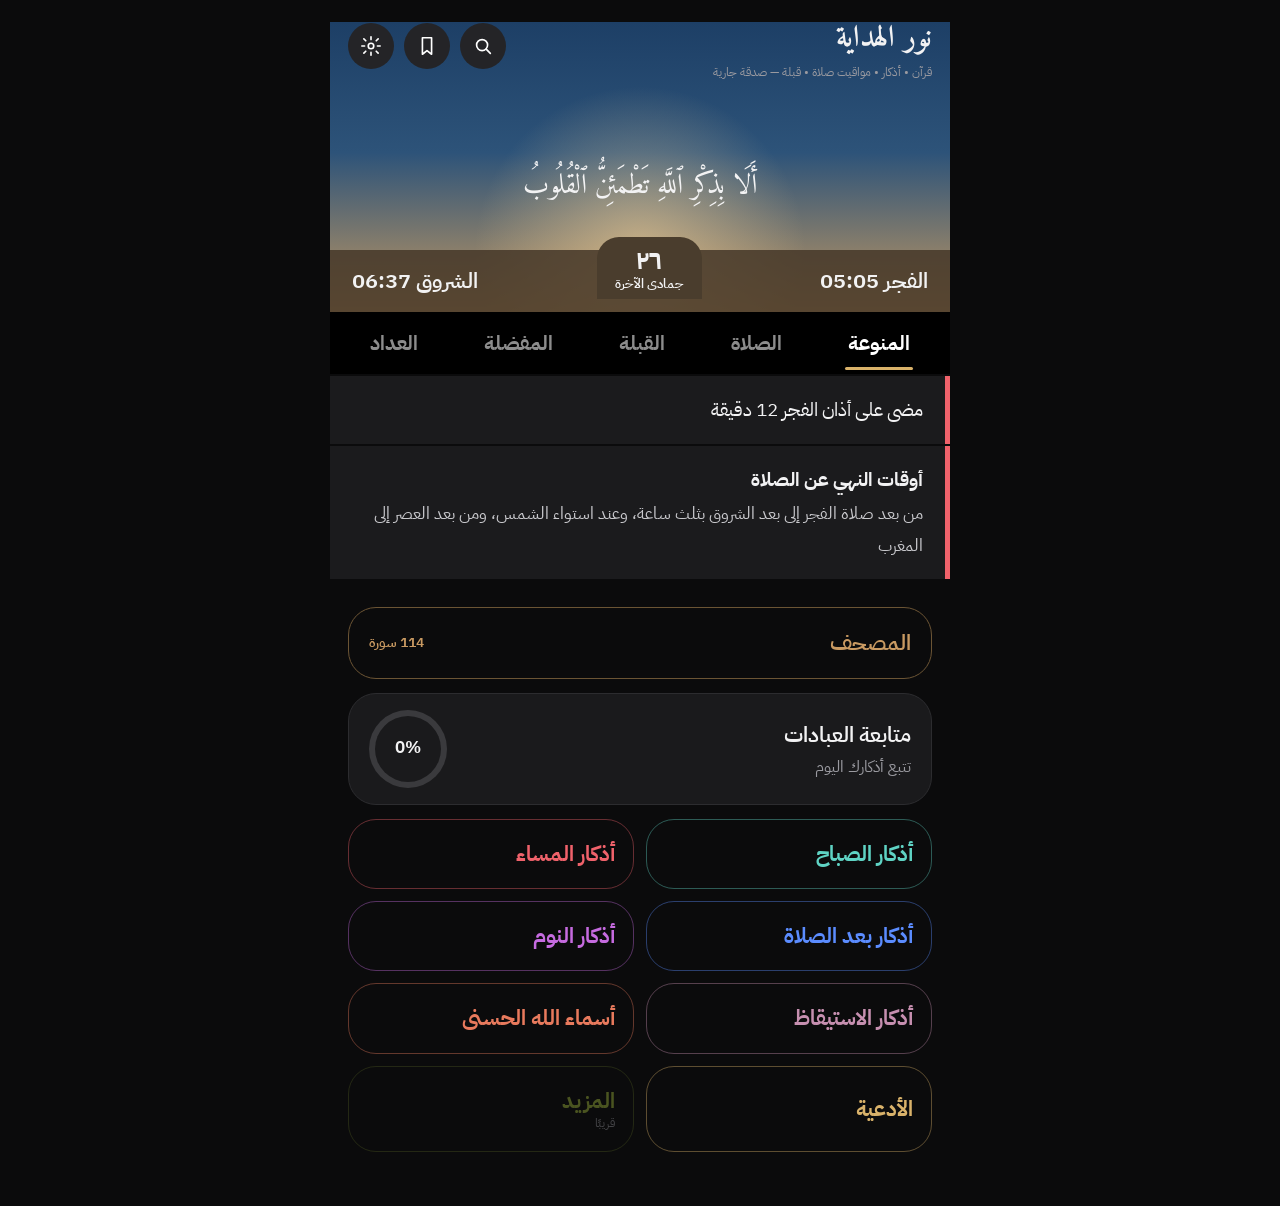
==== index.html @ 854b65bc "Rename 1-index.html to index.html" ====
<!DOCTYPE html>
<html lang="ar" dir="rtl">
<head>
<meta charset="utf-8">
<meta name="viewport" content="width=device-width, initial-scale=1, viewport-fit=cover">
<title>نور الهداية — صدقة جارية</title>
<meta name="description" content="نور الهداية — موقع إسلامي مجاني صدقة جارية: القرآن الكريم بصوت ٢٠ قارئًا، أذكار الصباح والمساء، مواقيت الصلاة، اتجاه القبلة، أسماء الله الحسنى، وعداد التسبيح.">
<meta property="og:title" content="نور الهداية — صدقة جارية">
<meta property="og:description" content="القرآن الكريم بصوت ٢٠ قارئًا، الأذكار والأدعية، مواقيت الصلاة، اتجاه القبلة، أسماء الله الحسنى — مجانًا كصدقة جارية.">
<meta property="og:type" content="website">
<link rel="stylesheet" href="https://fonts.googleapis.com/css2?family=Amiri:wght@400;700&family=IBM+Plex+Sans+Arabic:wght@400;600;700&display=swap">
<style>
:root{--bg:#0B0B0C;--card:#1A1A1C;--line:#2C2C2F;--ink:#F2F2F3;--mut:#9A9AA0;--red:#F0626B;--gold:#D9B26A;
box-sizing:border-box;padding-top:env(safe-area-inset-top,0px);padding-bottom:env(safe-area-inset-bottom,0px);color-scheme:dark}
html{scroll-padding-top:env(safe-area-inset-top,0px)}
*{box-sizing:border-box;-webkit-tap-highlight-color:transparent}
body{margin:0;background:var(--bg);color:var(--ink);font:600 17px/1.7 "IBM Plex Sans Arabic",Tahoma,sans-serif}
.view{max-width:620px;margin:0 auto;padding-bottom:40px;animation:in .35s cubic-bezier(.2,.8,.2,1)}
@keyframes in{from{opacity:0;transform:translateX(-18px)}}
[hidden]{display:none!important}
button{font:inherit;color:inherit;cursor:pointer}
.bar{display:flex;align-items:center;justify-content:space-between;padding:12px 18px}
.ib{width:46px;height:46px;border-radius:50%;border:0;background:#242427;display:grid;place-items:center;transition:transform .15s,background .2s}
.ib:active{transform:scale(.9)}.ib svg{width:22px;height:22px;fill:none;stroke:#fff;stroke-width:1.8;stroke-linecap:round;stroke-linejoin:round}
.grp{display:flex;gap:10px}
.brand{font:700 30px Amiri,serif}
.ttl{font-size:20px;display:flex;align-items:center;gap:12px}
.hero{height:290px;margin-top:-70px;padding-top:80px;background:linear-gradient(#1D3F66,#2D5379 45%,#C49A62 100%);position:relative;overflow:hidden;text-align:center}
.hero::after{content:"";position:absolute;left:50%;bottom:-120px;width:360px;height:360px;margin-left:-180px;border-radius:50%;background:radial-gradient(#FFD99A,transparent 65%);opacity:.55;animation:sun 6s ease-in-out infinite alternate}
@keyframes sun{to{transform:scale(1.15);opacity:.8}}
.ayah{font:400 28px/1.8 Amiri,serif;padding:60px 20px 0;position:relative;z-index:1}
.pt{position:absolute;inset:auto 0 0 0;height:62px;background:rgba(70,56,40,.85);display:flex;align-items:center;justify-content:space-between;padding:0 22px;z-index:1;font-size:22px}
.hj{background:#4A3D2D;border-radius:22px 22px 0 0;padding:8px 18px;line-height:1.2;margin-top:-26px;font-size:13px}.hj b{display:block;font-size:26px}
.tabs{display:flex;gap:6px;overflow-x:auto;padding:0 10px;background:#000;scrollbar-width:none}
.tabs::-webkit-scrollbar{display:none}
.tabs button{flex:1 0 auto;background:none;border:0;color:#fff;padding:14px 16px;font-size:20px;font-weight:700;opacity:.55;position:relative;transition:opacity .2s}
.tabs button[aria-selected=true]{opacity:1}
.tabs button[aria-selected=true]::after{content:"";position:absolute;inset:auto 22% 4px;height:3px;border-radius:3px;background:var(--gold);animation:in .3s}
.al{background:#1B1B1D;padding:18px 22px;margin-top:2px;border-inline-start:5px solid var(--red);margin-inline:0;font-size:19px;font-weight:400}
.al b{display:block;font-weight:700}.al small{color:#c9c9cd;font-size:17px}
.pane{padding:14px 18px;animation:in .35s}
.card{background:var(--card);border:1px solid var(--line);border-radius:28px;padding:16px 20px;margin-top:14px;display:flex;align-items:center;justify-content:space-between;width:100%;text-align:inherit}
.gold{color:#C99A62;border-color:#6b5434;background:transparent}
.ring{width:78px;height:78px;border-radius:50%;display:grid;place-items:center;background:conic-gradient(var(--gold) var(--p,0%),#3a3a3d 0)}
.ring span{width:66px;height:66px;border-radius:50%;background:var(--card);display:grid;place-items:center;font-size:17px}
.g2{display:grid;grid-template-columns:1fr 1fr;gap:12px;margin-top:14px}
.pill{border:1.5px solid color-mix(in srgb,var(--c) 40%,transparent);color:var(--c);background:transparent;border-radius:28px;padding:20px 18px;font-size:21px;font-weight:700;text-align:start;transition:transform .15s,background .2s;line-height:1.35}
.pill:active{transform:scale(.96)}.pill:hover{background:color-mix(in srgb,var(--c) 10%,transparent)}
.pill[disabled]{opacity:.4;cursor:default}.pill small{display:block;font-size:12px;font-weight:400;color:var(--mut)}
.row{display:flex;justify-content:space-between;padding:12px 4px;border-bottom:1px solid var(--line);font-size:20px}.row:last-child{border:0}.row.on{color:var(--gold)}
select,.b{font:inherit;background:#242427;color:#fff;border:0;border-radius:18px;padding:10px 16px;min-height:44px}
.b.p{background:var(--gold);color:#201a10}
.ctl{display:flex;flex-wrap:wrap;gap:8px;margin-top:12px}
.note{font-size:13px;color:var(--mut);font-weight:400;margin:10px 4px}
.sl{border:1px solid var(--line);background:var(--card);border-radius:26px;padding:12px;display:grid;grid-template-columns:auto 1fr;gap:4px 12px;text-align:start;transition:transform .15s;position:relative;min-height:96px}
.sl:active{transform:scale(.97)}
.sl i{font-style:normal;background:#242427;border-radius:12px;padding:0 14px;display:grid;place-items:center;font-size:18px;grid-row:span 2}
.sl b{font:700 25px Amiri,serif}.sl span{color:var(--mut);font-size:15px;font-weight:400}
input.s{width:100%;background:#242427;border:0;border-radius:22px;color:#fff;font:inherit;padding:12px 18px;margin:6px 0}
.rd{margin:14px 18px;border-radius:26px;padding:26px 20px;font:400 32px/2.4 Amiri,serif;text-align:center;background:var(--rb,#FCF8F3);color:var(--rt,#1b1b1b);min-height:300px;transition:background .3s,color .3s}
.zc{background:var(--card);border:1px solid var(--line);border-radius:26px;padding:18px;margin-top:14px;animation:in .4s both}
.zc.d{opacity:.5}.zt{font:400 24px/2.1 Amiri,serif}.zs{font-size:13px;color:var(--mut);font-weight:400}
.cnt{width:100%;margin-top:10px;border-radius:18px;border:0;padding:12px;background:#242427;font-size:18px}
.cc{width:230px;height:230px;border-radius:50%;margin:20px auto;display:grid;place-items:center;border:0;color:#fff;font:700 70px Amiri,serif;background:radial-gradient(circle at 30% 25%,#e6c987,#7a5d2c);transition:transform .1s;animation:br 4s ease-in-out infinite}
.cc:active{transform:scale(.93)}@keyframes br{50%{box-shadow:0 0 50px rgba(217,178,106,.4)}}
.cp{width:220px;height:220px;border-radius:50%;border:3px solid var(--gold);margin:16px auto;position:relative}
.nd{position:absolute;inset:0;transition:transform .3s}.nd::after{content:"";position:absolute;top:16px;left:50%;margin-left:-9px;border:9px solid transparent;border-bottom:78px solid var(--gold);border-top:0}
.cp::before{content:"ش";position:absolute;top:-2px;left:0;right:0;text-align:center;color:var(--mut)}
.sheet{position:fixed;inset:0;background:rgba(0,0,0,.55);z-index:9;display:flex;align-items:flex-end;animation:fade .25s}
@keyframes fade{from{opacity:0}}
.sh{background:#1C1C1E;border-radius:30px 30px 0 0;width:100%;max-width:620px;margin:0 auto;max-height:86vh;overflow:auto;padding:14px 18px calc(24px + env(safe-area-inset-bottom,0px));animation:up .35s cubic-bezier(.2,.8,.2,1)}
@keyframes up{from{transform:translateY(100%)}}
.sh h3{margin:0;font-size:20px;display:flex;justify-content:space-between;align-items:center;padding:8px 0 14px}
.th{border:2px solid transparent;border-radius:22px;height:92px;display:flex;align-items:center;justify-content:center;gap:10px;font:400 26px Amiri,serif;background:var(--rb);color:var(--rt)}
.th.on{border-color:#5ED27B}.th.au{background:#242427;color:#fff;font:700 17px "IBM Plex Sans Arabic",sans-serif}
#pb{position:fixed;inset:auto 0 0 0;z-index:8;background:#1C1C1E;border-top:1px solid var(--line);border-radius:26px 26px 0 0;padding:12px 16px calc(12px + env(safe-area-inset-bottom,0px));max-width:620px;margin:0 auto;animation:up .35s cubic-bezier(.2,.8,.2,1)}
#pb .r{display:flex;align-items:center;gap:8px;margin-top:8px}
#pb select{min-height:38px;padding:6px 10px;font-size:15px;flex:1;min-width:0}
#pb input[type=range]{flex:1;accent-color:#D9B26A}
body.pp .view{padding-bottom:230px}
button:focus-visible,select:focus-visible,input:focus-visible{outline:2px solid var(--gold);outline-offset:2px}
@media (prefers-reduced-motion:reduce){*,*::before,*::after{animation:none!important;transition:none!important}}
</style>
</head>
<body>

<div class="view" id="home">
<div class="bar" style="position:relative;z-index:3">
<div style="line-height:1.25"><span class="brand">نور الهداية</span><div style="font-size:12px;font-weight:400;color:var(--mut)">قرآن • أذكار • مواقيت صلاة • قبلة — صدقة جارية</div></div>
<div class="grp">
<button class="ib" data-go="mushaf" aria-label="بحث"><svg viewBox="0 0 24 24"><circle cx="11" cy="11" r="6"/><path d="M20 20l-4.5-4.5"/></svg></button>
<button class="ib" data-tab="fav" aria-label="المفضلة"><svg viewBox="0 0 24 24"><path d="M7 3h10v18l-5-4-5 4z"/></svg></button>
<button class="ib" id="gear" aria-label="الإعدادات"><svg viewBox="0 0 24 24"><circle cx="12" cy="12" r="3"/><path d="M12 2v3M12 19v3M4.2 4.2l2.1 2.1M17.7 17.7l2.1 2.1M2 12h3M19 12h3M4.2 19.8l2.1-2.1M17.7 6.3l2.1-2.1"/></svg></button>
</div></div>
<div class="hero"><div class="ayah" id="ay"></div>
<div class="pt"><span id="hf"></span><span class="hj" id="hj"></span><span id="hs"></span></div></div>
<div class="tabs" role="tablist" id="tabs">
<button role="tab" data-tab="misc" aria-selected="true">المنوعة</button><button role="tab" data-tab="pray" aria-selected="false">الصلاة</button><button role="tab" data-tab="qibla" aria-selected="false">القبلة</button><button role="tab" data-tab="fav" aria-selected="false">المفضلة</button><button role="tab" data-tab="count" aria-selected="false">العداد</button>
</div>
<div class="al" id="al1"></div>
<div class="al"><b>أوقات النهي عن الصلاة</b><small>من بعد صلاة الفجر إلى بعد الشروق بثلث ساعة، وعند استواء الشمس، ومن بعد العصر إلى المغرب</small></div>

<div class="pane" id="p-misc">
<button class="card gold" data-go="mushaf"><span style="font-size:22px">المصحف</span><span id="mcount" style="font-size:14px"></span></button>
<div class="card"><div><div style="font-size:22px">متابعة العبادات</div><div style="color:var(--mut);font-weight:400;font-size:16px">تتبع أذكارك اليوم</div></div><div class="ring" id="ring"><span id="rt">0%</span></div></div>
<div class="g2">
<button class="pill" style="--c:#5FD3C4" data-go="adhkar" data-k="m">أذكار الصباح</button>
<button class="pill" style="--c:#F0626B" data-go="adhkar" data-k="e">أذكار المساء</button>
<button class="pill" style="--c:#5B8CFF" data-go="adhkar" data-k="p">أذكار بعد الصلاة</button>
<button class="pill" style="--c:#C66BE0" data-go="adhkar" data-k="s">أذكار النوم</button>
<button class="pill" style="--c:#C68FB0" data-go="adhkar" data-k="w">أذكار الاستيقاظ</button>
<button class="pill" style="--c:#E87A5D" data-go="names">أسماء الله الحسنى</button>
<button class="pill" style="--c:#D9B26A" data-go="duas">الأدعية</button>
<button class="pill" style="--c:#A9C23F" disabled>المزيد<small>قريبًا</small></button>
</div></div>

<div class="pane" id="p-pray" hidden>
<div class="card" style="display:block;text-align:center"><div style="color:var(--mut);font-size:15px">الصلاة القادمة</div><div style="font:700 36px Amiri,serif;color:var(--gold)" id="nn"></div><div style="font-size:26px;font-variant-numeric:tabular-nums" id="nc"></div></div>
<div class="card" style="display:block" id="times"></div>
<div class="ctl"><select id="city" aria-label="المدينة"></select><button class="b p" id="gps">موقعي</button><select id="method" aria-label="طريقة الحساب"><option value="egy">الهيئة المصرية</option><option value="mwl">رابطة العالم الإسلامي</option><option value="umq">أم القرى</option></select></div>
<p class="note">المواقيت محسوبة فلكيًا حسب موقعك وطريقة الحساب، وقد تختلف بدقائق عن التقويم المحلي. تأكد من جهة الإفتاء في بلدك.</p></div>

<div class="pane" id="p-qibla" hidden>
<div class="card" style="display:block;text-align:center"><div style="font:700 38px Amiri,serif" id="qd">--</div>
<div class="cp"><div class="nd" id="nd"></div></div>
<button class="b p" id="comp">تفعيل البوصلة</button>
<p class="note" id="qn">الزاوية من الشمال الحقيقي حسب مدينتك المختارة في تبويب الصلاة. بوصلة الهاتف قد تتأثر بالمعادن، فعايرها بحركة رقم 8.</p></div></div>

<div class="pane" id="p-fav" hidden><div id="favl" class="g2"></div><p class="note" id="favn"></p></div>

<div class="pane" id="p-count" hidden>
<div class="ctl" style="justify-content:center"><select id="tt"><option>سبحان الله</option><option>الحمد لله</option><option>الله أكبر</option><option>لا إله إلا الله</option><option>أستغفر الله</option></select><select id="tg"><option value="33">33</option><option value="100">100</option><option value="0">بلا حد</option></select></div>
<button class="cc" id="cb">0</button>
<div class="ctl" style="justify-content:center;align-items:center"><span class="note" id="cd"></span><button class="b" id="cr">إعادة</button></div></div>
</div>

<div class="view" id="mushaf" hidden>
<div class="bar"><span class="ttl"><button class="ib" data-go="home" aria-label="رجوع"><svg viewBox="0 0 24 24"><path d="M9 5l7 7-7 7"/></svg></button>المصحف</span></div>
<div style="padding:0 18px"><button class="card gold" id="lsn" style="margin:0 0 8px"><span style="font-size:20px">استماع للقرآن</span><span style="font-size:14px">20 قارئًا</span></button><input class="s" id="sq" placeholder="ابحث عن سورة..." aria-label="بحث"><div class="g2" id="sg"></div></div></div>

<div class="view" id="reader" hidden>
<div class="bar"><span class="ttl"><button class="ib" data-go="mushaf" aria-label="رجوع"><svg viewBox="0 0 24 24"><path d="M9 5l7 7-7 7"/></svg></button><span id="rn"></span></span>
<div class="grp"><button class="ib" id="pl" aria-label="استماع"><svg viewBox="0 0 24 24"><path d="M8 5v14l11-7z"/></svg></button><button class="ib" id="bm" aria-label="حفظ"><svg viewBox="0 0 24 24"><path d="M7 3h10v18l-5-4-5 4z"/></svg></button><button class="ib" id="gear2" aria-label="الإعدادات"><svg viewBox="0 0 24 24"><circle cx="12" cy="12" r="3"/><path d="M12 2v3M12 19v3M4.2 4.2l2.1 2.1M17.7 17.7l2.1 2.1M2 12h3M19 12h3M4.2 19.8l2.1-2.1M17.7 6.3l2.1-2.1"/></svg></button></div></div>
<div class="rd" id="rb"></div><p class="note" style="margin:0 24px" id="rnote"></p></div>

<div class="view" id="adhkar" hidden>
<div class="bar"><span class="ttl"><button class="ib" data-go="home" aria-label="رجوع"><svg viewBox="0 0 24 24"><path d="M9 5l7 7-7 7"/></svg></button><span id="an"></span></span></div>
<div style="padding:0 18px" id="al"></div><p class="note" style="margin:10px 24px">مجموعة مختارة من الصحيح الثابت. المكتبة الكاملة تُضاف بعد مراجعة تخريجها.</p></div>

<div id="pb" hidden>
<div style="display:flex;justify-content:space-between;align-items:center"><b id="ptl"></b><button class="ib" id="px" aria-label="إغلاق" style="width:36px;height:36px"><svg viewBox="0 0 24 24"><path d="M6 6l12 12M18 6L6 18"/></svg></button></div>
<div class="zs" id="pm"></div>
<div class="r"><select id="rs" aria-label="القارئ"></select><select id="sp" aria-label="السرعة"><option value="0.75">0.75x</option><option value="1" selected>1x</option><option value="1.25">1.25x</option><option value="1.5">1.5x</option></select></div>
<div class="r"><input type="range" id="sk" min="0" max="1000" value="0" aria-label="التقدم"></div>
<div class="r" style="justify-content:center;gap:12px"><button class="b" id="pv">السابقة</button><button class="ib" id="ppl" aria-label="تشغيل" style="width:58px;height:58px;background:#D9B26A;color:#201a10;font-size:20px">▶</button><button class="b" id="pn">التالية</button><label class="zs"><input type="checkbox" id="rp"> تكرار</label></div></div>

<div class="view" id="names" hidden>
<div class="bar"><span class="ttl"><button class="ib" data-go="home" aria-label="رجوع"><svg viewBox="0 0 24 24"><path d="M9 5l7 7-7 7"/></svg></button>أسماء الله الحسنى</span></div>
<div style="padding:0 18px" class="g2" id="ng"></div></div>

<div class="view" id="duas" hidden>
<div class="bar"><span class="ttl"><button class="ib" data-go="home" aria-label="رجوع"><svg viewBox="0 0 24 24"><path d="M9 5l7 7-7 7"/></svg></button>الأدعية</span></div>
<div style="padding:0 18px"><select id="dc" aria-label="القسم" style="width:100%"></select><div id="dl"></div><p class="note">مجموعة مختارة من القرآن ومن الصحيح الثابت في السنة، مع المصدر.</p></div></div>

<div class="sheet" id="sheet" hidden><div class="sh">
<h3>إعدادات المصحف<button class="ib" id="sx" aria-label="إغلاق"><svg viewBox="0 0 24 24"><path d="M6 6l12 12M18 6L6 18"/></svg></button></h3>
<div style="margin-bottom:6px">ألوان القراءة</div><div class="g2" id="themes"></div>
<div style="margin:18px 0 4px">حجم الخط</div><input type="range" id="fsz" min="22" max="50" style="width:100%;accent-color:#D9B26A"></div></div>

<script>
const $=s=>document.querySelector(s),$$=s=>[...document.querySelectorAll(s)],rad=Math.PI/180;
const store={get(k,d){try{const v=localStorage.getItem("noor:"+k);return v===null?d:JSON.parse(v)}catch(e){return d}},set(k,v){try{localStorage.setItem("noor:"+k,JSON.stringify(v))}catch(e){}}};
const day=()=>new Date().toDateString();

/* التنقل */
let cur="home";
function go(v,k){
  $$(".view").forEach(x=>x.hidden=x.id!==v);cur=v;scrollTo(0,0);
  if(v==="adhkar")openAdhkar(k);
}
document.addEventListener("click",e=>{
  const g=e.target.closest("[data-go]");if(g){go(g.dataset.go,g.dataset.k);return}
  const t=e.target.closest("[data-tab]");if(t){tab(t.dataset.tab)}
});
function tab(n){
  go("home");$$("#tabs button").forEach(b=>b.setAttribute("aria-selected",b.dataset.tab===n));
  $$(".pane").forEach(p=>p.hidden=p.id!=="p-"+n);if(n==="fav")favs();
}

/* المواقيت */
const CITIES={"القاهرة":[30.0444,31.2357,"Africa/Cairo"],"الجيزة":[30.0131,31.2089,"Africa/Cairo"],"الإسكندرية":[31.2001,29.9187,"Africa/Cairo"],"أسوان":[24.0889,32.8998,"Africa/Cairo"],"مكة المكرمة":[21.3891,39.8579,"Asia/Riyadh"],"المدينة المنورة":[24.4672,39.6111,"Asia/Riyadh"],"الرياض":[24.7136,46.6753,"Asia/Riyadh"],"دبي":[25.2048,55.2708,"Asia/Dubai"]};
const MT={egy:[19.5,17.5,0],mwl:[18,17,0],umq:[18.5,0,90]};
const NM={fajr:"الفجر",sunrise:"الشروق",dhuhr:"الظهر",asr:"العصر",maghrib:"المغرب",isha:"العشاء"};
let loc=store.get("loc",null)||{n:"الجيزة",lat:30.0131,lon:31.2089,tz:"Africa/Cairo"},method=store.get("method","egy");
const cs=$("#city");Object.keys(CITIES).forEach(c=>cs.add(new Option(c,c)));cs.add(new Option("موقعي الحالي","gps"));cs.value=loc.n in CITIES?loc.n:"gps";$("#method").value=method;
function calc(y,m,d,lat,lon,mt){
  const D=(Date.UTC(y,m,d,12)-Date.UTC(2000,0,1,12))/864e5,g=(357.529+.98560028*D)%360,q=(280.459+.98564736*D)%360;
  const L=q+1.915*Math.sin(g*rad)+.02*Math.sin(2*g*rad),e=23.439-3.6e-7*D;
  const ra=(Math.atan2(Math.cos(e*rad)*Math.sin(L*rad),Math.cos(L*rad))/rad/15+24)%24,dec=Math.asin(Math.sin(e*rad)*Math.sin(L*rad));
  let eq=q/15-ra;eq=((eq+12)%24+24)%24-12;const noon=12-lon/15-eq;
  const ha=a=>{const c=(Math.sin(a*rad)-Math.sin(lat*rad)*Math.sin(dec))/(Math.cos(lat*rad)*Math.cos(dec));return Math.acos(Math.max(-1,Math.min(1,c)))/rad/15};
  const asr=Math.atan(1/(1+Math.tan(Math.abs(lat*rad-dec))))/rad,B=Date.UTC(y,m,d),T=h=>B+h*36e5,[fa,ia,im]=mt,mg=noon+ha(-.833);
  return{fajr:T(noon-ha(-fa)),sunrise:T(noon-ha(-.833)),dhuhr:T(noon+.0333),asr:T(noon+ha(asr)),maghrib:T(mg),isha:T(im?mg+im/60:noon+ha(-ia))};
}
function ymd(ms,tz){const p=new Intl.DateTimeFormat("en-CA",{timeZone:tz,year:"numeric",month:"2-digit",day:"2-digit"}).format(ms).split("-");return[+p[0],p[1]-1,+p[2]]}
const AY=["أَلَا بِذِكْرِ ٱللَّهِ تَطْمَئِنُّ ٱلْقُلُوبُ","إِنَّ مَعَ ٱلْعُسْرِ يُسْرًا","فَٱذْكُرُونِىٓ أَذْكُرْكُمْ"];
let nt=0;
function render(){
  const now=Date.now(),[y,m,d]=ymd(now,loc.tz),mt=MT[method],T=calc(y,m,d,loc.lat,loc.lon,mt),T2=calc(y,m,d+1,loc.lat,loc.lon,mt);
  const f=new Intl.DateTimeFormat("en-GB",{timeZone:loc.tz,hour:"2-digit",minute:"2-digit",hour12:false});
  const keys=Object.keys(NM);let nx=keys.filter(k=>k!=="sunrise").find(k=>T[k]>now);nt=nx?T[nx]:T2.fajr;nx=nx||"fajr";
  $("#times").innerHTML=keys.map(k=>`<div class="row${k===nx?" on":""}"><span>${NM[k]}</span><span>${f.format(T[k])}</span></div>`).join("");
  $("#nn").textContent=NM[nx];$("#hf").textContent="الفجر "+f.format(T.fajr);$("#hs").textContent="الشروق "+f.format(T.sunrise);
  const hd=n=>new Intl.DateTimeFormat("ar-SA-u-ca-islamic-umalqura",{timeZone:loc.tz,...n}).format(now);
  $("#hj").innerHTML=`<b>${hd({day:"numeric"})}</b>${hd({month:"long"})}`;
  const past=["fajr","dhuhr","asr","maghrib","isha"].filter(k=>T[k]<=now).pop();
  $("#al1").innerHTML=past?`مضى على أذان ${NM[past]} ${Math.floor((now-T[past])/6e4)} دقيقة`:`باقي على أذان الفجر ${Math.ceil((T.fajr-now)/6e4)} دقيقة`;
  $("#ay").textContent=AY[new Date().getDate()%AY.length];tick();prog();
}
function tick(){const s=Math.max(0,Math.floor((nt-Date.now())/1e3)),p=n=>String(n).padStart(2,"0");$("#nc").textContent=`${p(s/3600|0)}:${p(s%3600/60|0)}:${p(s%60)}`;if(!s)setTimeout(render,1200)}
setInterval(tick,1e3);
cs.onchange=()=>{if(cs.value==="gps"){$("#gps").click();return}const c=CITIES[cs.value];loc={n:cs.value,lat:c[0],lon:c[1],tz:c[2]};store.set("loc",loc);render();qibla()};
$("#method").onchange=e=>{method=e.target.value;store.set("method",method);render()};
$("#gps").onclick=()=>{if(!navigator.geolocation){alert("المتصفح لا يدعم تحديد الموقع");return}
  navigator.geolocation.getCurrentPosition(p=>{loc={n:"موقعي",lat:p.coords.latitude,lon:p.coords.longitude,tz:Intl.DateTimeFormat().resolvedOptions().timeZone};store.set("loc",loc);cs.value="gps";render();qibla()},()=>alert("لم نستطع تحديد موقعك. اختر مدينتك من القائمة."),{timeout:1e4})};

/* القبلة */
let qdeg=0,hd=null;
function qibla(){const a=loc.lat*rad,b=21.4225*rad,dl=(39.8262-loc.lon)*rad;qdeg=(Math.atan2(Math.sin(dl)*Math.cos(b),Math.cos(a)*Math.sin(b)-Math.sin(a)*Math.cos(b)*Math.cos(dl))/rad+360)%360;$("#qd").textContent=Math.round(qdeg)+"°";spin()}
function spin(){$("#nd").style.transform=`rotate(${hd===null?qdeg:qdeg-hd}deg)`}
$("#comp").onclick=async()=>{try{
  if(window.DeviceOrientationEvent&&DeviceOrientationEvent.requestPermission&&await DeviceOrientationEvent.requestPermission()!=="granted")throw 0;
  const h=e=>{const v=e.webkitCompassHeading??(e.alpha!=null?360-e.alpha:null);if(v!=null){hd=v;spin()}};
  addEventListener("deviceorientationabsolute",h,true);addEventListener("deviceorientation",h,true);$("#qn").textContent="حرّك الهاتف أفقيًا حتى يشير السهم لأعلى."}
  catch(e){$("#qn").textContent="البوصلة غير متاحة أو لم تُمنح الإذن. السهم يوضح الزاوية من الشمال فقط."}};

/* المصحف */
const SN="الفاتحة,البقرة,آل عمران,النساء,المائدة,الأنعام,الأعراف,الأنفال,التوبة,يونس,هود,يوسف,الرعد,إبراهيم,الحجر,النحل,الإسراء,الكهف,مريم,طه,الأنبياء,الحج,المؤمنون,النور,الفرقان,الشعراء,النمل,القصص,العنكبوت,الروم,لقمان,السجدة,الأحزاب,سبأ,فاطر,يس,الصافات,ص,الزمر,غافر,فصلت,الشورى,الزخرف,الدخان,الجاثية,الأحقاف,محمد,الفتح,الحجرات,ق,الذاريات,الطور,النجم,القمر,الرحمن,الواقعة,الحديد,المجادلة,الحشر,الممتحنة,الصف,الجمعة,المنافقون,التغابن,الطلاق,التحريم,الملك,القلم,الحاقة,المعارج,نوح,الجن,المزمل,المدثر,القيامة,الإنسان,المرسلات,النبأ,النازعات,عبس,التكوير,الانفطار,المطففين,الانشقاق,البروج,الطارق,الأعلى,الغاشية,الفجر,البلد,الشمس,الليل,الضحى,الشرح,التين,العلق,القدر,البينة,الزلزلة,العاديات,القارعة,التكاثر,العصر,الهمزة,الفيل,قريش,الماعون,الكوثر,الكافرون,النصر,المسد,الإخلاص,الفلق,الناس".split(",");
const AC=[7,286,200,176,120,165,206,75,129,109,123,111,43,52,99,128,111,110,98,135,112,78,118,64,77,227,93,88,69,60,34,30,73,54,45,83,182,88,75,85,54,53,89,59,37,35,38,29,18,45,60,49,62,55,78,96,29,22,24,13,14,11,11,18,12,12,30,52,52,44,28,28,20,56,40,31,50,40,46,42,29,19,36,25,22,17,19,26,30,20,15,21,11,8,8,19,5,8,8,11,11,8,3,9,5,4,7,3,6,3,5,4,5,6];
const TX={1:"بِسْمِ ٱللَّهِ ٱلرَّحْمَٰنِ ٱلرَّحِيمِ ﴿١﴾ ٱلْحَمْدُ لِلَّهِ رَبِّ ٱلْعَٰلَمِينَ ﴿٢﴾ ٱلرَّحْمَٰنِ ٱلرَّحِيمِ ﴿٣﴾ مَٰلِكِ يَوْمِ ٱلدِّينِ ﴿٤﴾ إِيَّاكَ نَعْبُدُ وَإِيَّاكَ نَسْتَعِينُ ﴿٥﴾ ٱهْدِنَا ٱلصِّرَٰطَ ٱلْمُسْتَقِيمَ ﴿٦﴾ صِرَٰطَ ٱلَّذِينَ أَنْعَمْتَ عَلَيْهِمْ غَيْرِ ٱلْمَغْضُوبِ عَلَيْهِمْ وَلَا ٱلضَّآلِّينَ ﴿٧﴾",
112:"قُلْ هُوَ ٱللَّهُ أَحَدٌ ﴿١﴾ ٱللَّهُ ٱلصَّمَدُ ﴿٢﴾ لَمْ يَلِدْ وَلَمْ يُولَدْ ﴿٣﴾ وَلَمْ يَكُن لَّهُۥ كُفُوًا أَحَدٌۢ ﴿٤﴾",
113:"قُلْ أَعُوذُ بِرَبِّ ٱلْفَلَقِ ﴿١﴾ مِن شَرِّ مَا خَلَقَ ﴿٢﴾ وَمِن شَرِّ غَاسِقٍ إِذَا وَقَبَ ﴿٣﴾ وَمِن شَرِّ ٱلنَّفَّٰثَٰتِ فِى ٱلْعُقَدِ ﴿٤﴾ وَمِن شَرِّ حَاسِدٍ إِذَا حَسَدَ ﴿٥﴾",
114:"قُلْ أَعُوذُ بِرَبِّ ٱلنَّاسِ ﴿١﴾ مَلِكِ ٱلنَّاسِ ﴿٢﴾ إِلَٰهِ ٱلنَّاسِ ﴿٣﴾ مِن شَرِّ ٱلْوَسْوَاسِ ٱلْخَنَّاسِ ﴿٤﴾ ٱلَّذِى يُوَسْوِسُ فِى صُدُورِ ٱلنَّاسِ ﴿٥﴾ مِنَ ٱلْجِنَّةِ وَٱلنَّاسِ ﴿٦﴾"};
$("#mcount").textContent="114 سورة";
function list(q=""){$("#sg").innerHTML=SN.map((n,i)=>[i,n]).filter(x=>x[1].includes(q.trim())).map(([i,n])=>`<button class="sl" data-s="${i+1}"><i>${i+1}</i><b>سورة ${n}</b><span>آياتها: ${AC[i]}</span></button>`).join("")||'<p class="note">لا توجد نتيجة</p>'}
$("#sq").oninput=e=>list(e.target.value);list();
let sura=1;
$("#sg").onclick=e=>{const b=e.target.closest("[data-s]");if(b)read(+b.dataset.s)};
function read(n){sura=n;store.set("last",n);$("#rn").textContent="سورة "+SN[n-1];loadSura(n);
  $("#rb").textContent=TX[n]||"";$("#rnote").textContent=TX[n]?"":"";
  if(!TX[n]){$("#rb").innerHTML='<span style="font:600 18px/1.9 \'IBM Plex Sans Arabic\',sans-serif">جارٍ تحميل النص...</span>'}
  bmk();go("reader")}
const dig=n=>String(n).replace(/\d/g,d=>"٠١٢٣٤٥٦٧٨٩"[d]);
async function load(n){
  const c=store.get("q"+n,null);if(c)return c;
  const r=await fetch("https://api.alquran.cloud/v1/surah/"+n+"/quran-uthmani");if(!r.ok)throw 0;
  const a=(await r.json()).data.ayahs;if(a.length!==AC[n-1])throw 0;
  const t=a.map((x,i)=>{let s=x.text;if(i===0&&n!==1&&n!==9){const w=s.split(" ");if(w[0].startsWith("بِسْمِ"))s=w.slice(4).join(" ")}return s+" ﴿"+dig(x.numberInSurah)+"﴾"}).join(" ");
  const h=(n!==1&&n!==9?'<div style="font-size:.8em;margin-bottom:8px">بِسْمِ ٱللَّهِ ٱلرَّحْمَٰنِ ٱلرَّحِيمِ</div>':"")+t;store.set("q"+n,h);return h}
async function loadSura(n){try{const h=await load(n);if(sura===n)$("#rb").innerHTML=h}catch(e){if(sura===n&&!TX[n])$("#rb").innerHTML='<span style="font:600 18px/1.9 \'IBM Plex Sans Arabic\',sans-serif">تعذر تحميل نص السورة. تأكد من اتصالك بالإنترنت ثم أعد فتح السورة.</span>'}}
function bmk(){const s=store.get("bm",[]).includes(sura);$("#bm").style.background=s?"#D9B26A":"#242427";$("#bm svg").style.stroke=s?"#201a10":"#fff"}
$("#bm").onclick=()=>{let b=store.get("bm",[]);b=b.includes(sura)?b.filter(x=>x!==sura):[...b,sura];store.set("bm",b);bmk()};
function favs(){const b=store.get("bm",[]);$("#favl").innerHTML=b.map(n=>`<button class="sl" data-s="${n}"><i>${n}</i><b>سورة ${SN[n-1]}</b><span>آياتها: ${AC[n-1]}</span></button>`).join("");$("#favn").textContent=b.length?"":"لا توجد سور محفوظة. افتح سورة واضغط على علامة الحفظ."}
$("#favl").onclick=$("#sg").onclick;

/* إعدادات القراءة */
const TH=[["تلقائي",null,null],["","#FCF8F3","#1b1b1b"],["","#FFFFFF","#111111"],["","#E6EDF7","#13233a"],["","#10162A","#E9ECF5"],["","#EEF2DC","#1f2a1c"],["","#4A4A4C","#F2F2F2"],["","#1A211C","#E6EFD9"],["","#000000","#EEEEEE"]];
let th=store.get("th",1),fz=store.get("fz",32);
function applyTh(){const t=TH[th];const r=document.documentElement.style;r.setProperty("--rb",t[1]||"#1A1A1C");r.setProperty("--rt",t[2]||"#F2F2F3");$("#rb").style.fontSize=fz+"px";
  $("#themes").innerHTML=TH.map((t,i)=>i?`<button class="th${i===th?" on":""}" style="--rb:${t[1]};--rt:${t[2]}" data-t="${i}">الرَّحْمَٰنُ</button>`:`<button class="th au${i===th?" on":""}" data-t="0">تلقائي</button>`).join("");$("#fsz").value=fz}
$("#themes").onclick=e=>{const b=e.target.closest("[data-t]");if(b){th=+b.dataset.t;store.set("th",th);applyTh()}};
$("#fsz").oninput=e=>{fz=+e.target.value;store.set("fz",fz);$("#rb").style.fontSize=fz+"px"};
const sh=v=>$("#sheet").hidden=!v;$("#gear").onclick=$("#gear2").onclick=()=>sh(1);$("#sx").onclick=()=>sh(0);$("#sheet").onclick=e=>{if(e.target.id==="sheet")sh(0)};

/* الأذكار */
const MZ=[["قُلْ هُوَ ٱللَّهُ أَحَدٌ، وقُلْ أَعُوذُ بِرَبِّ ٱلْفَلَقِ، وقُلْ أَعُوذُ بِرَبِّ ٱلنَّاسِ",3,"أبو داود والترمذي، حديث حسن"],["بِسْمِ اللَّهِ الَّذِي لَا يَضُرُّ مَعَ اسْمِهِ شَيْءٌ فِي الْأَرْضِ وَلَا فِي السَّمَاءِ وَهُوَ السَّمِيعُ الْعَلِيمُ",3,"أبو داود والترمذي، حديث صحيح"],["سُبْحَانَ اللَّهِ وَبِحَمْدِهِ",100,"صحيح مسلم"],["لَا إِلَهَ إِلَّا اللَّهُ وَحْدَهُ لَا شَرِيكَ لَهُ، لَهُ الْمُلْكُ وَلَهُ الْحَمْدُ وَهُوَ عَلَى كُلِّ شَيْءٍ قَدِيرٌ",100,"البخاري ومسلم"],["أَسْتَغْفِرُ اللَّهَ وَأَتُوبُ إِلَيْهِ",100,"صحيح مسلم"]];
const AD={m:["أذكار الصباح",MZ],e:["أذكار المساء",MZ],
w:["أذكار الاستيقاظ",[["الْحَمْدُ لِلَّهِ الَّذِي أَحْيَانَا بَعْدَ مَا أَمَاتَنَا وَإِلَيْهِ النُّشُورُ",1,"صحيح البخاري"]]],
p:["أذكار بعد الصلاة",[["أَسْتَغْفِرُ اللَّهَ",3,"صحيح مسلم"],["اللَّهُمَّ أَنْتَ السَّلَامُ وَمِنْكَ السَّلَامُ، تَبَارَكْتَ يَا ذَا الْجَلَالِ وَالْإِكْرَامِ",1,"صحيح مسلم"],["سُبْحَانَ اللَّهِ",33,"صحيح مسلم"],["الْحَمْدُ لِلَّهِ",33,"صحيح مسلم"],["اللَّهُ أَكْبَرُ",33,"صحيح مسلم"]]],
s:["أذكار النوم",[["ٱللَّهُ لَآ إِلَٰهَ إِلَّا هُوَ ٱلْحَىُّ ٱلْقَيُّومُ ۚ لَا تَأْخُذُهُۥ سِنَةٌ وَلَا نَوْمٌ ۚ لَّهُۥ مَا فِى ٱلسَّمَٰوَٰتِ وَمَا فِى ٱلْأَرْضِ ۗ مَن ذَا ٱلَّذِى يَشْفَعُ عِندَهُۥٓ إِلَّا بِإِذْنِهِۦ ۚ يَعْلَمُ مَا بَيْنَ أَيْدِيهِمْ وَمَا خَلْفَهُمْ ۖ وَلَا يُحِيطُونَ بِشَىْءٍ مِّنْ عِلْمِهِۦٓ إِلَّا بِمَا شَآءَ ۚ وَسِعَ كُرْسِيُّهُ ٱلسَّمَٰوَٰتِ وَٱلْأَرْضَ ۖ وَلَا يَـُٔودُهُۥ حِفْظُهُمَا ۚ وَهُوَ ٱلْعَلِىُّ ٱلْعَظِيمُ",1,"صحيح البخاري"],["قُلْ هُوَ ٱللَّهُ أَحَدٌ، وقُلْ أَعُوذُ بِرَبِّ ٱلْفَلَقِ، وقُلْ أَعُوذُ بِرَبِّ ٱلنَّاسِ",3,"صحيح البخاري"],["بِاسْمِكَ اللَّهُمَّ أَمُوتُ وَأَحْيَا",1,"صحيح البخاري"]]]};
let ak="m";const pk=k=>"ad:"+k+":"+day();
function openAdhkar(k){ak=k||ak;$("#an").textContent=AD[ak][0];drawAd()}
function drawAd(){const p=store.get(pk(ak),{});$("#al").innerHTML=AD[ak][1].map((z,i)=>{const r=Math.max(0,z[1]-(p[i]||0));return`<div class="zc${r?"":" d"}" style="animation-delay:${i*.06}s"><div class="zt">${z[0]}</div><div class="zs">${z[2]}</div><button class="cnt" data-i="${i}" ${r?"":"disabled"}>${r?"المتبقي: "+r:"تم ✓"}</button></div>`}).join("")}
$("#al").onclick=e=>{const b=e.target.closest("[data-i]");if(!b)return;const p=store.get(pk(ak),{}),i=+b.dataset.i;p[i]=(p[i]||0)+1;store.set(pk(ak),p);drawAd();prog()};
function prog(){let t=0,d=0;for(const k in AD){const p=store.get(pk(k),{});AD[k][1].forEach((z,i)=>{t++;if((p[i]||0)>=z[1])d++})}
  const v=Math.round(d/t*100);$("#ring").style.setProperty("--p",v+"%");$("#rt").textContent=v+"%"}

/* العداد */
let tc=store.get("tc",0),tot=store.get("td:"+day(),0);
const cshow=()=>{$("#cb").textContent=tc;$("#cd").textContent="إجمالي اليوم: "+tot};
$("#cb").onclick=()=>{tc++;tot++;const g=+$("#tg").value;if(navigator.vibrate)navigator.vibrate(g&&tc>=g?[60,40,60]:15);if(g&&tc>g)tc=1;store.set("tc",tc);store.set("td:"+day(),tot);cshow()};
$("#cr").onclick=()=>{tc=0;store.set("tc",0);cshow()};

/* التلاوات (المصدر: mp3quran.net) */
const RC=[["مشاري العفاسي",["مشاري","العفاسي"]],["عبد الباسط عبد الصمد",["الباسط","الصمد"]],["محمود خليل الحصري",["الحصري"]],["محمد صديق المنشاوي",["المنشاوي"]],["ماهر المعيقلي",["ماهر","المعيقلي"]],["عبد الرحمن السديس",["السديس"]],["سعود الشريم",["الشريم"]],["ياسر الدوسري",["ياسر","الدوسري"]],["أحمد العجمي",["احمد","العجمي"]],["سعد الغامدي",["سعد","الغامدي"]],["ناصر القطامي",["القطامي"]],["أبو بكر الشاطري",["الشاطري"]],["فارس عباد",["فارس","عباد"]],["إدريس أبكر",["ادريس","ابكر"]],["هاني الرفاعي",["هاني","الرفاعي"]],["مصطفى إسماعيل",["مصطفي","اسماعيل"]],["محمود علي البنا",["البنا"]],["عبد الله الجهني",["الجهني"]],["علي جابر",["جابر"]],["محمد أيوب",["ايوب"]]];
const au=new Audio();au.preload="none";
let rm=store.get("rm",null),ri=store.get("ri",0),ps=1;
const nrm=s=>s.replace(/[\u064B-\u065F\u0670\u0640]/g,"").replace(/[أإآٱ]/g,"ا").replace(/ة/g,"ه").replace(/ى/g,"ي").replace(/\s+/g,"");
RC.forEach((r,i)=>$("#rs").add(new Option(r[0],i)));$("#rs").value=ri;
async function getRm(){
  if(rm)return rm;
  const r=await fetch("https://www.mp3quran.net/api/v3/reciters?language=ar");if(!r.ok)throw 0;
  const L=(await r.json()).reciters;
  const pr=n=>(/\u062d\u0641\u0635/.test(n)?4:0)+(/\u0645\u0631\u062a\u0644/.test(n)?2:0)+(/\u0627\u0644\u0645\u0635\u062d\u0641 \u0627\u0644\u0645\u062c\u0648\u062f/.test(n)?1:0);
  rm=RC.map(([n,k])=>{const ks=k.map(nrm),f=L.filter(x=>{const t=nrm(x.name);return ks.every(q=>t.includes(q))}).sort((a,b)=>a.name.length-b.name.length)[0];return f?f.moshaf.map(m=>[m.server,m.surah_list,m.name]).sort((a,b)=>pr(b[2])-pr(a[2])):null});
  store.set("rm",rm);return rm}
const pmsg=t=>$("#pm").textContent=t;
async function play(n){
  ps=n;$("#pb").hidden=false;document.body.classList.add("pp");$("#ptl").textContent="سورة "+SN[n-1];pmsg("جارٍ التحميل...");
  try{const m=(await getRm())[ri];if(!m){pmsg("هذا القارئ غير متاح في المصدر حاليًا، جرّب قارئًا آخر");return}
    const f=m.find(x=>x[1].split(",").includes(String(n)));if(!f){pmsg("هذه السورة غير متوفرة بصوت هذا القارئ");return}
    au.src=(f[0].endsWith("/")?f[0]:f[0]+"/")+String(n).padStart(3,"0")+".mp3";au.playbackRate=+$("#sp").value;await au.play();pmsg("");
    if(navigator.mediaSession)navigator.mediaSession.metadata=new MediaMetadata({title:"سورة "+SN[n-1],artist:RC[ri][0]});
  }catch(e){pmsg("تعذر تشغيل التلاوة. تأكد من اتصالك بالإنترنت ثم أعد المحاولة.")}}
$("#rs").onchange=e=>{ri=+e.target.value;store.set("ri",ri);play(ps)};
$("#ppl").onclick=()=>{if(!au.src){play(ps);return}au.paused?au.play():au.pause()};
$("#pn").onclick=()=>play(ps%114+1);$("#pv").onclick=()=>play(ps>1?ps-1:114);
$("#sp").onchange=e=>au.playbackRate=+e.target.value;
$("#px").onclick=()=>{au.pause();au.removeAttribute("src");$("#pb").hidden=true;document.body.classList.remove("pp")};
au.onended=()=>$("#rp").checked?play(ps):play(ps%114+1);
au.onplay=()=>$("#ppl").textContent="❚❚";au.onpause=()=>$("#ppl").textContent="▶";
au.ontimeupdate=()=>{if(au.duration)$("#sk").value=au.currentTime/au.duration*1000};
$("#sk").oninput=e=>{if(au.duration)au.currentTime=e.target.value/1000*au.duration};
$("#lsn").onclick=()=>play(store.get("last",1));$("#pl").onclick=()=>play(sura);

/* أسماء الله الحسنى */
const NMS="الله,الرحمن,الرحيم,الملك,القدوس,السلام,المؤمن,المهيمن,العزيز,الجبار,المتكبر,الخالق,البارئ,المصور,الغفار,القهار,الوهاب,الرزاق,الفتاح,العليم,القابض,الباسط,الخافض,الرافع,المعز,المذل,السميع,البصير,الحكم,العدل,اللطيف,الخبير,الحليم,العظيم,الغفور,الشكور,العلي,الكبير,الحفيظ,المقيت,الحسيب,الجليل,الكريم,الرقيب,المجيب,الواسع,الحكيم,الودود,المجيد,الباعث,الشهيد,الحق,الوكيل,القوي,المتين,الولي,الحميد,المحصي,المبدئ,المعيد,المحيي,المميت,الحي,القيوم,الواجد,الماجد,الواحد,الأحد,الصمد,القادر,المقتدر,المقدم,المؤخر,الأول,الآخر,الظاهر,الباطن,الوالي,المتعالي,البر,التواب,المنتقم,العفو,الرؤوف,مالك الملك,ذو الجلال والإكرام,المقسط,الجامع,الغني,المغني,المانع,الضار,النافع,النور,الهادي,البديع,الباقي,الوارث,الرشيد,الصبور".split(",");
$("#ng").innerHTML=NMS.map((n,i)=>`<div class="zc" style="margin:0;text-align:center;padding:12px"><div class="zs">${i+1}</div><div style="font:700 26px Amiri,serif">${n}</div></div>`).join("");

/* الأدعية */
const DU={
"من القرآن":[["رَبَّنَآ ءَاتِنَا فِى ٱلدُّنْيَا حَسَنَةً وَفِى ٱلْـَٔاخِرَةِ حَسَنَةً وَقِنَا عَذَابَ ٱلنَّارِ","البقرة ٢٠١"],["رَّبِّ ٱشْرَحْ لِى صَدْرِى وَيَسِّرْ لِىٓ أَمْرِى","طه ٢٥-٢٦"],["رَّبِّ زِدْنِى عِلْمًا","طه ١١٤"],["رَبَّنَا لَا تُزِغْ قُلُوبَنَا بَعْدَ إِذْ هَدَيْتَنَا وَهَبْ لَنَا مِن لَّدُنكَ رَحْمَةً ۚ إِنَّكَ أَنتَ ٱلْوَهَّابُ","آل عمران ٨"],["رَّبِّ ٱرْحَمْهُمَا كَمَا رَبَّيَانِى صَغِيرًا","الإسراء ٢٤ (دعاء للوالدين)"],["رَبَّنَا هَبْ لَنَا مِنْ أَزْوَٰجِنَا وَذُرِّيَّٰتِنَا قُرَّةَ أَعْيُنٍ وَٱجْعَلْنَا لِلْمُتَّقِينَ إِمَامًا","الفرقان ٧٤"],["رَبِّ إِنِّى لِمَآ أَنزَلْتَ إِلَىَّ مِنْ خَيْرٍ فَقِيرٌ","القصص ٢٤"]],
"من السنة":[["يَا مُقَلِّبَ الْقُلُوبِ ثَبِّتْ قَلْبِي عَلَى دِينِكَ","الترمذي، حديث صحيح"],["اللَّهُمَّ أَعِنِّي عَلَى ذِكْرِكَ وَشُكْرِكَ وَحُسْنِ عِبَادَتِكَ","أبو داود، حديث صحيح"],["اللَّهُمَّ إِنَّكَ عَفُوٌّ تُحِبُّ الْعَفْوَ فَاعْفُ عَنِّي","الترمذي، حديث صحيح (دعاء ليلة القدر)"],["سُبْحَانَ الَّذِي سَخَّرَ لَنَا هَذَا وَمَا كُنَّا لَهُ مُقْرِنِينَ وَإِنَّا إِلَى رَبِّنَا لَمُنْقَلِبُونَ","صحيح مسلم (دعاء الركوب والسفر)"]],
"الكرب والهم":[["لَّآ إِلَٰهَ إِلَّآ أَنتَ سُبْحَٰنَكَ إِنِّى كُنتُ مِنَ ٱلظَّٰلِمِينَ","الأنبياء ٨٧"],["لَا إِلَهَ إِلَّا اللَّهُ الْعَظِيمُ الْحَلِيمُ، لَا إِلَهَ إِلَّا اللَّهُ رَبُّ الْعَرْشِ الْعَظِيمِ، لَا إِلَهَ إِلَّا اللَّهُ رَبُّ السَّمَاوَاتِ وَرَبُّ الْأَرْضِ وَرَبُّ الْعَرْشِ الْكَرِيمِ","البخاري ومسلم"]],
"المريض":[["اللَّهُمَّ رَبَّ النَّاسِ أَذْهِبِ الْبَاسَ، اشْفِ أَنْتَ الشَّافِي، لَا شِفَاءَ إِلَّا شِفَاؤُكَ، شِفَاءً لَا يُغَادِرُ سَقَمًا","البخاري ومسلم"],["أَسْأَلُ اللَّهَ الْعَظِيمَ رَبَّ الْعَرْشِ الْعَظِيمِ أَنْ يَشْفِيَكَ (سبع مرات)","أبو داود والترمذي، حديث صحيح"]],
"الميت":[["اللَّهُمَّ اغْفِرْ لَهُ وَارْحَمْهُ وَعَافِهِ وَاعْفُ عَنْهُ","صحيح مسلم"]],
"التيسير":[["اللَّهُمَّ لَا سَهْلَ إِلَّا مَا جَعَلْتَهُ سَهْلًا، وَأَنْتَ تَجْعَلُ الْحَزْنَ إِذَا شِئْتَ سَهْلًا","ابن حبان، حديث صحيح"]],
"الاستغفار":[["رَبَّنَا ظَلَمْنَآ أَنفُسَنَا وَإِن لَّمْ تَغْفِرْ لَنَا وَتَرْحَمْنَا لَنَكُونَنَّ مِنَ ٱلْخَٰسِرِينَ","الأعراف ٢٣"],["اللَّهُمَّ أَنْتَ رَبِّي لَا إِلَهَ إِلَّا أَنْتَ، خَلَقْتَنِي وَأَنَا عَبْدُكَ، وَأَنَا عَلَى عَهْدِكَ وَوَعْدِكَ مَا اسْتَطَعْتُ، أَعُوذُ بِكَ مِنْ شَرِّ مَا صَنَعْتُ، أَبُوءُ لَكَ بِنِعْمَتِكَ عَلَيَّ، وَأَبُوءُ بِذَنْبِي فَاغْفِرْ لِي فَإِنَّهُ لَا يَغْفِرُ الذُّنُوبَ إِلَّا أَنْتَ","البخاري (سيد الاستغفار)"],["رَبِّ اغْفِرْ لِي وَتُبْ عَلَيَّ إِنَّكَ أَنْتَ التَّوَّابُ الرَّحِيمُ","أبو داود والترمذي، حديث صحيح"]]};
Object.keys(DU).forEach(k=>$("#dc").add(new Option(k,k)));
function duas(){const l=DU[$("#dc").value];$("#dl").innerHTML=l.map((z,i)=>`<div class="zc" style="animation-delay:${i*.06}s"><div class="zt">${z[0]}</div><div class="zs">${z[1]}</div><button class="cnt" data-c="${i}">نسخ</button></div>`).join("")}
$("#dc").onchange=duas;duas();
$("#dl").onclick=e=>{const b=e.target.closest("[data-c]");if(!b)return;const t=DU[$("#dc").value][+b.dataset.c][0];try{navigator.clipboard.writeText(t);b.textContent="تم النسخ ✓"}catch(x){b.textContent="النسخ غير متاح"}setTimeout(()=>b.textContent="نسخ",1500)};

applyTh();render();qibla();cshow();
</script>
</body>
</html>
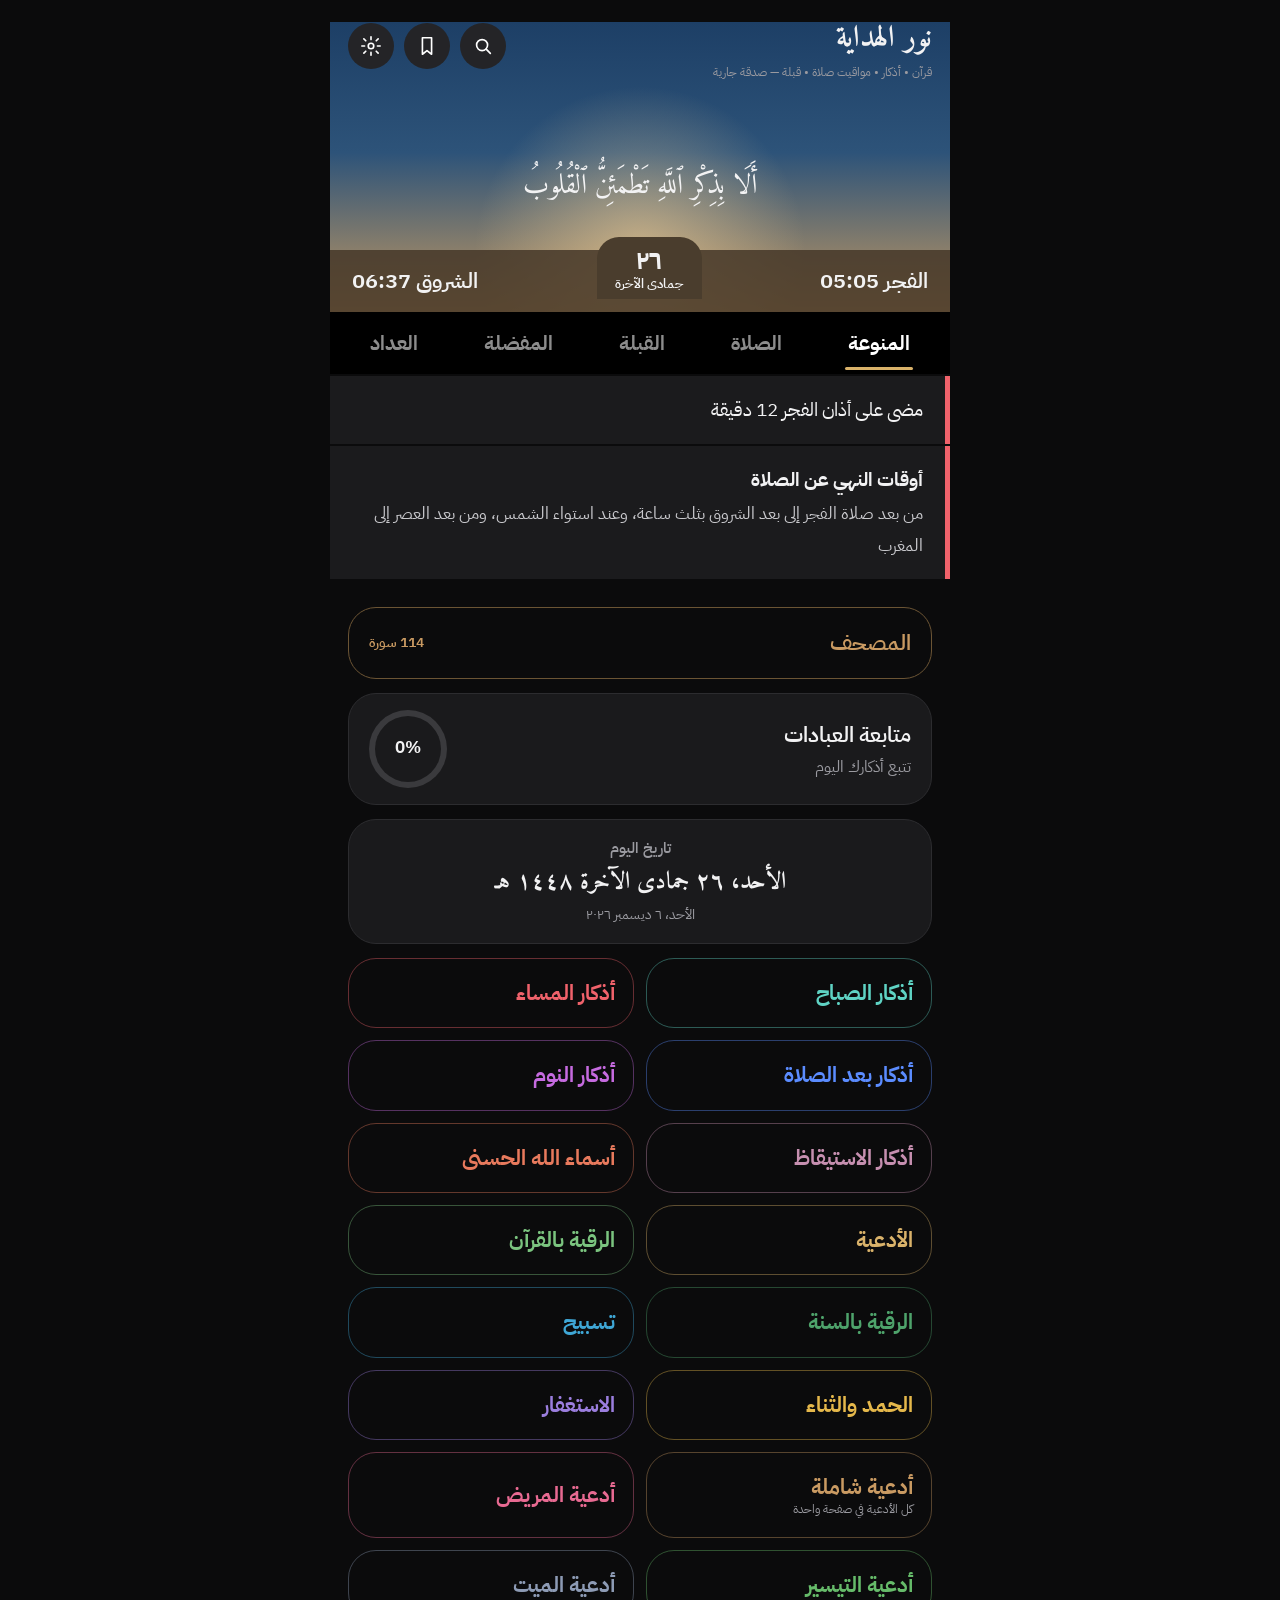
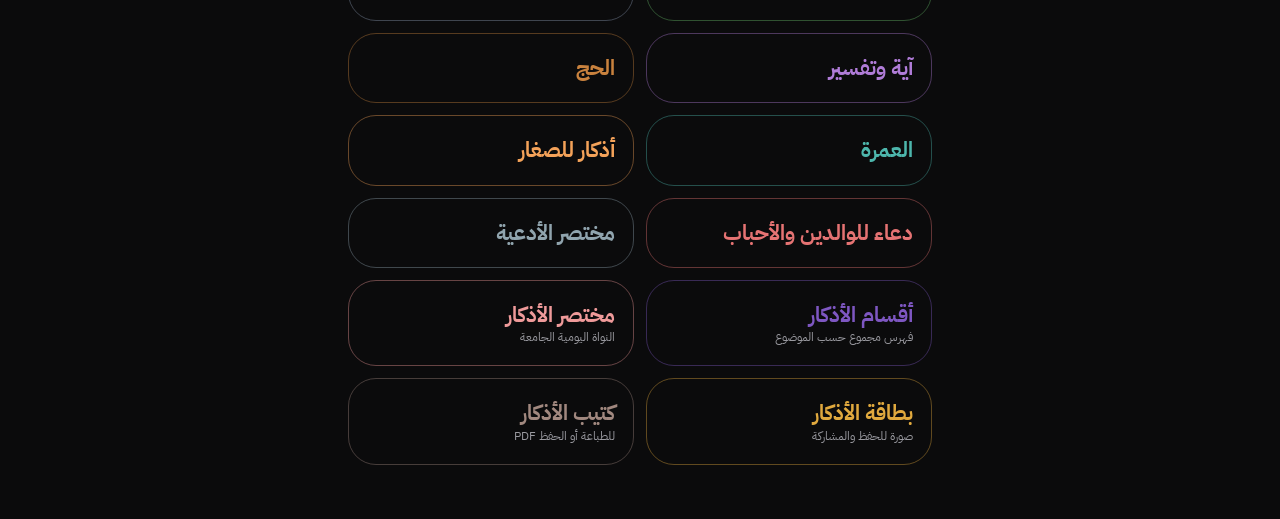
==== commit 3167ffcf: "Rename 3-index.html to index.html" ====
--- a/index.html
+++ b/index.html
@@ -78,8 +78,34 @@
 #pb select{min-height:38px;padding:6px 10px;font-size:15px;flex:1;min-width:0}
 #pb input[type=range]{flex:1;accent-color:#D9B26A}
 body.pp .view{padding-bottom:230px}
+.al2{display:block;margin:0 0 14px}
+.hz{display:flex;overflow-x:auto;scroll-snap-type:x mandatory;scrollbar-width:none;min-height:280px}
+.hz::-webkit-scrollbar{display:none}
+.hp{min-width:100%;scroll-snap-align:center;display:flex;align-items:center;justify-content:center;text-align:center;padding:0 8px}
+.rd.hzm{padding:14px 8px}
+.seg.on{background:var(--gold);color:#201a10}
+.tj-ham,.tj-slnt,.tj-lsham{color:#AAAAAA}.tj-mad2{color:#537FFF}.tj-madf{color:#4050FF}.tj-madw{color:#000EBC}.tj-mad6{color:#2144C1}.tj-qal{color:#DD0008}.tj-ikhf{color:#9400A8}.tj-ikhfs{color:#D500B7}.tj-iql{color:#26BFFD}.tj-ghu{color:#FF7E1E}.tj-idg{color:#169777}.tj-idgw{color:#169200}.tj-idgs{color:#58B800}
+.hero.rug{margin-top:0;padding-top:0;height:auto;min-height:0;background:#f6f3ee}
+.hero.rug::after{display:none}
+.hero.rug .ayah{display:none}
+#rugimg{display:none}
+.hero.rug #rugimg{display:block;width:100%}
+.hero.rug .pt{background:rgba(20,16,12,.92)}
 button:focus-visible,select:focus-visible,input:focus-visible{outline:2px solid var(--gold);outline-offset:2px}
 @media (prefers-reduced-motion:reduce){*,*::before,*::after{animation:none!important;transition:none!important}}
+.bk{background:#FBF7EF;color:#241f18;border-radius:14px;margin:14px 18px;padding:26px 22px;font-family:Amiri,serif}
+.bk h1{font-size:34px;margin:0 0 4px;color:#7A5C22}
+.bk h2{font-size:26px;color:#7A5C22;border-bottom:2px solid #C9A85C;padding-bottom:6px;margin:26px 0 10px}
+.bk .bi{margin:0 0 4px;font-size:19px;line-height:2}
+.bk .bm{font-family:"IBM Plex Sans Arabic",sans-serif;font-size:12px;color:#8a7f6a;margin:0 0 14px}
+@media print{
+body>*{display:none!important}
+#azbook{display:block!important}
+#azbook .np{display:none!important}
+.bk{margin:0;border-radius:0}
+.bk h2{page-break-before:always}
+.bk h2:first-of-type{page-break-before:avoid}
+}
 </style>
 </head>
 <body>
@@ -92,7 +118,7 @@
 <button class="ib" data-tab="fav" aria-label="المفضلة"><svg viewBox="0 0 24 24"><path d="M7 3h10v18l-5-4-5 4z"/></svg></button>
 <button class="ib" id="gear" aria-label="الإعدادات"><svg viewBox="0 0 24 24"><circle cx="12" cy="12" r="3"/><path d="M12 2v3M12 19v3M4.2 4.2l2.1 2.1M17.7 17.7l2.1 2.1M2 12h3M19 12h3M4.2 19.8l2.1-2.1M17.7 6.3l2.1-2.1"/></svg></button>
 </div></div>
-<div class="hero"><div class="ayah" id="ay"></div>
+<div class="hero" id="hero"><div class="ayah" id="ay"></div><img id="rugimg" src="rug.jpg" alt="جالسوا الله كثيرًا وجالسوا الناس قليلًا">
 <div class="pt"><span id="hf"></span><span class="hj" id="hj"></span><span id="hs"></span></div></div>
 <div class="tabs" role="tablist" id="tabs">
 <button role="tab" data-tab="misc" aria-selected="true">المنوعة</button><button role="tab" data-tab="pray" aria-selected="false">الصلاة</button><button role="tab" data-tab="qibla" aria-selected="false">القبلة</button><button role="tab" data-tab="fav" aria-selected="false">المفضلة</button><button role="tab" data-tab="count" aria-selected="false">العداد</button>
@@ -103,6 +129,7 @@
 <div class="pane" id="p-misc">
 <button class="card gold" data-go="mushaf"><span style="font-size:22px">المصحف</span><span id="mcount" style="font-size:14px"></span></button>
 <div class="card"><div><div style="font-size:22px">متابعة العبادات</div><div style="color:var(--mut);font-weight:400;font-size:16px">تتبع أذكارك اليوم</div></div><div class="ring" id="ring"><span id="rt">0%</span></div></div>
+<div class="card" style="display:block;text-align:center"><div style="color:var(--mut);font-size:15px">تاريخ اليوم</div><div id="dhij" style="font:700 24px Amiri,serif"></div><div id="dgre" style="color:var(--mut);font-size:14px;font-weight:400"></div></div>
 <div class="g2">
 <button class="pill" style="--c:#5FD3C4" data-go="adhkar" data-k="m">أذكار الصباح</button>
 <button class="pill" style="--c:#F0626B" data-go="adhkar" data-k="e">أذكار المساء</button>
@@ -111,7 +138,25 @@
 <button class="pill" style="--c:#C68FB0" data-go="adhkar" data-k="w">أذكار الاستيقاظ</button>
 <button class="pill" style="--c:#E87A5D" data-go="names">أسماء الله الحسنى</button>
 <button class="pill" style="--c:#D9B26A" data-go="duas">الأدعية</button>
-<button class="pill" style="--c:#A9C23F" disabled>المزيد<small>قريبًا</small></button>
+<button class="pill" style="--c:#7BC47F" data-go="adhkar" data-k="rq">الرقية بالقرآن</button>
+<button class="pill" style="--c:#4EA36B" data-go="adhkar" data-k="rs">الرقية بالسنة</button>
+<button class="pill" style="--c:#3FA7D6" data-tab="count" data-pre="سبحان الله">تسبيح</button>
+<button class="pill" style="--c:#E5B84B" data-tab="count" data-pre="الحمد لله">الحمد والثناء</button>
+<button class="pill" style="--c:#9B7EDE" data-tab="count" data-pre="أستغفر الله">الاستغفار</button>
+<button class="pill" style="--c:#C99A62" data-go="duas" data-k="__all">أدعية شاملة<small>كل الأدعية في صفحة واحدة</small></button>
+<button class="pill" style="--c:#E86A92" data-go="duas" data-k="المريض">أدعية المريض</button>
+<button class="pill" style="--c:#66BB6A" data-go="duas" data-k="التيسير">أدعية التيسير</button>
+<button class="pill" style="--c:#8D9BB5" data-go="duas" data-k="الميت">أدعية الميت</button>
+<button class="pill" style="--c:#B07CD8" data-go="tafsir">آية وتفسير</button>
+<button class="pill" style="--c:#C9823E" data-go="steps" data-k="h">الحج</button>
+<button class="pill" style="--c:#4DB6AC" data-go="steps" data-k="u">العمرة</button>
+<button class="pill" style="--c:#F4A259" data-go="adhkar" data-k="k">أذكار للصغار</button>
+<button class="pill" style="--c:#E57373" data-go="duas" data-k="للوالدين والأحباب">دعاء للوالدين والأحباب</button>
+<button class="pill" style="--c:#90A4AE" data-go="duas" data-k="مختصر الأدعية">مختصر الأدعية</button>
+<button class="pill" style="--c:#7E57C2" data-go="azsec">أقسام الأذكار<small>فهرس مجموع حسب الموضوع</small></button>
+<button class="pill" style="--c:#EF9A9A" data-go="adhkar" data-k="mx">مختصر الأذكار<small>النواة اليومية الجامعة</small></button>
+<button class="pill" style="--c:#E0A93E" data-go="azcard">بطاقة الأذكار<small>صورة للحفظ والمشاركة</small></button>
+<button class="pill" style="--c:#A1887F" data-go="azbook">كتيب الأذكار<small>للطباعة أو الحفظ PDF</small></button>
 </div></div>
 
 <div class="pane" id="p-pray" hidden>
@@ -145,7 +190,50 @@
 
 <div class="view" id="adhkar" hidden>
 <div class="bar"><span class="ttl"><button class="ib" data-go="home" aria-label="رجوع"><svg viewBox="0 0 24 24"><path d="M9 5l7 7-7 7"/></svg></button><span id="an"></span></span></div>
-<div style="padding:0 18px" id="al"></div><p class="note" style="margin:10px 24px">مجموعة مختارة من الصحيح الثابت. المكتبة الكاملة تُضاف بعد مراجعة تخريجها.</p></div>
+<div style="padding:0 18px" id="al"></div><p class="note" style="margin:10px 24px" id="adnote">مجموعة مختارة من الصحيح الثابت. المكتبة الكاملة تُضاف بعد مراجعة تخريجها.</p></div>
+
+<div class="view" id="azsec" hidden>
+<div class="bar"><span class="ttl"><button class="ib" data-go="home" aria-label="رجوع"><svg viewBox="0 0 24 24"><path d="M9 5l7 7-7 7"/></svg></button>أقسام الأذكار</span></div>
+<div style="padding:0 18px">
+<div class="zs" style="color:var(--gold);font-weight:700;margin:8px 0">أذكار اليوم والليلة</div>
+<div class="g2">
+<button class="pill" style="--c:#5FD3C4" data-go="adhkar" data-k="m">أذكار الصباح<small data-cnt="m"></small></button>
+<button class="pill" style="--c:#F0626B" data-go="adhkar" data-k="e">أذكار المساء<small data-cnt="e"></small></button>
+<button class="pill" style="--c:#5B8CFF" data-go="adhkar" data-k="p">أذكار بعد الصلاة<small data-cnt="p"></small></button>
+<button class="pill" style="--c:#C66BE0" data-go="adhkar" data-k="s">أذكار النوم<small data-cnt="s"></small></button>
+<button class="pill" style="--c:#C68FB0" data-go="adhkar" data-k="w">أذكار الاستيقاظ<small data-cnt="w"></small></button>
+<button class="pill" style="--c:#EF9A9A" data-go="adhkar" data-k="mx">مختصر الأذكار<small data-cnt="mx"></small></button>
+</div>
+<div class="zs" style="color:var(--gold);font-weight:700;margin:18px 0 8px">الرقية الشرعية</div>
+<div class="g2">
+<button class="pill" style="--c:#7BC47F" data-go="adhkar" data-k="rq">الرقية بالقرآن<small data-cnt="rq"></small></button>
+<button class="pill" style="--c:#4EA36B" data-go="adhkar" data-k="rs">الرقية بالسنة<small data-cnt="rs"></small></button>
+</div>
+<div class="zs" style="color:var(--gold);font-weight:700;margin:18px 0 8px">للعائلة</div>
+<div class="g2">
+<button class="pill" style="--c:#F4A259" data-go="adhkar" data-k="k">أذكار للصغار<small data-cnt="k"></small></button>
+<button class="pill" style="--c:#E57373" data-go="duas" data-k="للوالدين والأحباب">دعاء للوالدين والأحباب<small data-dcnt="1"></small></button>
+</div>
+<p class="note">كل قسم مأخوذ من الثابت في القرآن والسنة الصحيحة مع مصدره.</p>
+</div></div>
+
+<div class="view" id="azcard" hidden>
+<div class="bar"><span class="ttl"><button class="ib" data-go="home" aria-label="رجوع"><svg viewBox="0 0 24 24"><path d="M9 5l7 7-7 7"/></svg></button>بطاقة الأذكار</span></div>
+<div style="padding:0 18px">
+<select id="ck" class="s" style="width:100%" aria-label="القسم"></select>
+<canvas id="cvs" width="1080" height="1400" style="width:100%;border-radius:14px;background:#17171A;display:block"></canvas>
+<div class="ctl" style="justify-content:center;margin-top:12px"><button class="b p" id="cdl">تنزيل البطاقة PNG</button><button class="b" id="csh">مشاركة</button></div>
+<p class="note" id="cnote">البطاقة تُرسم على جهازك من نصوص التطبيق نفسها بلا خوادم. اختر القسم ثم نزّلها أو شاركها.</p>
+</div></div>
+
+<div class="view" id="azbook" hidden>
+<div class="bar np"><span class="ttl"><button class="ib" data-go="home" aria-label="رجوع"><svg viewBox="0 0 24 24"><path d="M9 5l7 7-7 7"/></svg></button>كتيب الأذكار</span></div>
+<div style="padding:0 18px" class="np">
+<button class="b p" id="bpr" style="width:100%">طباعة الكتيب / حفظه PDF</button>
+<p class="note">يفتح الكتيب بتنسيق ورقي جاهز للطباعة؛ اختر «حفظ بتنسيق PDF» من نافذة الطباعة لتنزيله ملفًا.</p>
+</div>
+<div id="bkc" class="bk"></div>
+</div>
 
 <div id="pb" hidden>
 <div style="display:flex;justify-content:space-between;align-items:center"><b id="ptl"></b><button class="ib" id="px" aria-label="إغلاق" style="width:36px;height:36px"><svg viewBox="0 0 24 24"><path d="M6 6l12 12M18 6L6 18"/></svg></button></div>
@@ -162,10 +250,30 @@
 <div class="bar"><span class="ttl"><button class="ib" data-go="home" aria-label="رجوع"><svg viewBox="0 0 24 24"><path d="M9 5l7 7-7 7"/></svg></button>الأدعية</span></div>
 <div style="padding:0 18px"><select id="dc" aria-label="القسم" style="width:100%"></select><div id="dl"></div><p class="note">مجموعة مختارة من القرآن ومن الصحيح الثابت في السنة، مع المصدر.</p></div></div>
 
+<div class="view" id="tafsir" hidden>
+<div class="bar"><span class="ttl"><button class="ib" data-go="home" aria-label="رجوع"><svg viewBox="0 0 24 24"><path d="M9 5l7 7-7 7"/></svg></button>آية وتفسير</span></div>
+<div style="padding:0 18px">
+<div class="zc"><div class="zt" id="tq"></div><div class="zs" id="tqr"></div></div>
+<div class="zc"><div style="font:400 18px/2 \'IBM Plex Sans Arabic\',sans-serif" id="tt2"></div><div class="zs">التفسير الميسّر — مجمع الملك فهد لطباعة المصحف الشريف</div></div>
+<button class="cnt" id="tnext">آية أخرى</button>
+<p class="note">النص بالرسم العثماني والتفسير من التفسير الميسّر. يحتاج هذا القسم اتصالًا بالإنترنت.</p>
+</div></div>
+
+<div class="view" id="steps" hidden>
+<div class="bar"><span class="ttl"><button class="ib" data-go="home" aria-label="رجوع"><svg viewBox="0 0 24 24"><path d="M9 5l7 7-7 7"/></svg></button><span id="stn"></span></span></div>
+<div style="padding:0 18px" id="stl"></div>
+<p class="note" style="margin:10px 24px" id="stnote"></p></div>
+
 <div class="sheet" id="sheet" hidden><div class="sh">
 <h3>إعدادات المصحف<button class="ib" id="sx" aria-label="إغلاق"><svg viewBox="0 0 24 24"><path d="M6 6l12 12M18 6L6 18"/></svg></button></h3>
 <div style="margin-bottom:6px">ألوان القراءة</div><div class="g2" id="themes"></div>
-<div style="margin:18px 0 4px">حجم الخط</div><input type="range" id="fsz" min="22" max="50" style="width:100%;accent-color:#D9B26A"></div></div>
+<div style="margin:18px 0 4px">حجم الخط</div><input type="range" id="fsz" min="22" max="50" style="width:100%;accent-color:#D9B26A">
+<div style="margin:18px 0 4px">عرض الآيات</div><div class="ctl" id="qmrow"><button class="b seg" data-qm="0">متصل</button><button class="b seg" data-qm="1">كل آية في سطر</button></div>
+<div style="margin:18px 0 4px">اتجاه التصفح</div><div class="ctl" id="qdrow"><button class="b seg" data-qd="v">عمودي</button><button class="b seg" data-qd="h">أفقي (صفحة لكل آية)</button></div>
+<div style="margin:18px 0 4px">ألوان التجويد</div><div class="ctl" id="tjrow"><button class="b seg" data-tj="0">إيقاف</button><button class="b seg" data-tj="1">تشغيل</button></div>
+<p class="note" id="tjleg" hidden>دليل الألوان: <span style="color:#888">رمادي: لا يُنطق (همزة وصل/لام شمسية/ساكن)</span> • <span style="color:#537FFF">أزرق فاتح: مد طبيعي</span> • <span style="color:#4050FF">أزرق: مد فرعي (متصل ومنفصل ولازم)</span> • <span style="color:#DD0008">أحمر: قلقلة</span> • <span style="color:#FF7E1E">برتقالي: غنة</span> • <span style="color:#9400A8">بنفسجي: إخفاء</span> • <span style="color:#26BFFD">سماوي: إقلاب</span> • <span style="color:#169200">أخضر: إدغام</span>. التلوين على النص العثماني نفسه، ويحتاج اتصالًا بالإنترنت عند أول تحميل لكل سورة.</p>
+<p class="note">المصحف المطبوع بصفحاته (مصحف المدينة) ومصحف ورش عن نافع: لم نتحقق بعد من مصدر موثوق متاح لنصيهما، فلم نضفهما في هذه النسخة حتى لا نعرض نصًا غير موثّق.</p>
+</div></div>
 
 <script>
 const $=s=>document.querySelector(s),$$=s=>[...document.querySelectorAll(s)],rad=Math.PI/180;
@@ -177,15 +285,55 @@
 function go(v,k){
   $$(".view").forEach(x=>x.hidden=x.id!==v);cur=v;scrollTo(0,0);
   if(v==="adhkar")openAdhkar(k);
+  if(v==="duas"){if(k)$("#dc").value=k;duas()}
+  if(v==="tafsir")loadTaf();
+  if(v==="steps")drawSteps(k||"h");
+  if(v==="azsec")azsecFill();
+  if(v==="azbook")buildBook();
+  if(v==="azcard")initCard();
 }
 document.addEventListener("click",e=>{
   const g=e.target.closest("[data-go]");if(g){go(g.dataset.go,g.dataset.k);return}
-  const t=e.target.closest("[data-tab]");if(t){tab(t.dataset.tab)}
+  const t=e.target.closest("[data-tab]");if(t){tab(t.dataset.tab);if(t.dataset.pre)$("#tt").value=t.dataset.pre}
 });
 function tab(n){
   go("home");$$("#tabs button").forEach(b=>b.setAttribute("aria-selected",b.dataset.tab===n));
   $$(".pane").forEach(p=>p.hidden=p.id!=="p-"+n);if(n==="fav")favs();
 }
+
+/* أقسام وبطاقة وكتيب الأذكار */
+function azsecFill(){$$("#azsec [data-cnt]").forEach(el=>{const n=AD[el.dataset.cnt][1].length;el.textContent=n+" أذكار"});$$("#azsec [data-dcnt]").forEach(el=>{el.textContent=(DU["للوالدين والأحباب"]||[]).length+" أدعية"})}
+function buildBook(){if(buildBook.d)return;buildBook.d=1;let h='<h1>كتيب الأذكار</h1><div class="bm" style="margin-bottom:18px">نور الهداية — أذكار من القرآن والسنة الصحيحة مع مصادرها</div>';
+["m","e","p","s","w","rq","rs","k"].forEach(k=>{h+=`<h2>${AD[k][0]}</h2>`+(ADN[k]?`<div class="bm" style="margin:0 0 12px">${ADN[k]}</div>`:"");
+AD[k][1].forEach(z=>{h+=`<p class="bi">${z[0]}</p><div class="bm">التكرار: ${z[1]}${z[1]>1?" مرات":" مرة"} — ${z[2]}</div>`})});
+$("#bkc").innerHTML=h}
+$("#bpr").onclick=()=>window.print();
+function wrapCv(x,t,mw){const ws=t.split(/\s+/),L=[];let c="";for(const w of ws){const v=c?c+" "+w:w;if(x.measureText(v).width>mw&&c){L.push(c);c=w}else c=v}if(c)L.push(c);return L}
+async function drawCard(){await document.fonts.ready;const d=AD[$("#ck").value]||AD.mx,c=$("#cvs"),x=c.getContext("2d"),W=1080,H=1400;
+x.fillStyle="#17171A";x.fillRect(0,0,W,H);
+x.strokeStyle="#D9B26A";x.lineWidth=6;x.strokeRect(24,24,W-48,H-48);
+x.strokeStyle="rgba(217,178,106,.35)";x.lineWidth=2;x.strokeRect(40,40,W-80,H-80);
+x.direction="rtl";x.textAlign="center";
+x.fillStyle="#D9B26A";x.font="700 60px Amiri,serif";x.fillText("نور الهداية",W/2,130);
+x.font="400 34px 'IBM Plex Sans Arabic',sans-serif";x.fillStyle="#E9E4DA";x.fillText(d[0],W/2,195);
+x.strokeStyle="rgba(217,178,106,.6)";x.lineWidth=2;x.beginPath();x.moveTo(180,225);x.lineTo(W-180,225);x.stroke();
+const max=6;let y=290;x.textAlign="right";
+for(const z of d[1].slice(0,max)){
+x.font="400 36px Amiri,serif";x.fillStyle="#F4F1E8";
+for(const ln of wrapCv(x,z[0],W-200)){if(y>H-170)break;x.fillText(ln,W-100,y);y+=58}
+if(z[1]>1&&y<H-170){x.font="600 26px 'IBM Plex Sans Arabic',sans-serif";x.fillStyle="#D9B26A";x.fillText("× "+z[1],W-100,y+6);y+=10}
+y+=40;
+x.strokeStyle="rgba(255,255,255,.08)";x.lineWidth=1;x.beginPath();x.moveTo(140,y-20);x.lineTo(W-140,y-20);x.stroke();
+if(y>H-170)break}
+x.textAlign="center";x.font="400 26px 'IBM Plex Sans Arabic',sans-serif";
+if(d[1].length>max){x.fillStyle="#9a958c";x.fillText("وبقية الأذكار في قسم «"+d[0]+"» داخل التطبيق",W/2,H-108)}
+x.fillStyle="#8b8578";x.fillText("صدقة جارية — انشرها تؤجر",W/2,H-62)}
+function initCard(){if(!$("#ck").options.length){Object.keys(AD).forEach(k=>$("#ck").add(new Option(AD[k][0],k)));$("#ck").value="mx"}drawCard()}
+$("#ck").onchange=drawCard;
+$("#cdl").onclick=()=>$("#cvs").toBlob(b=>{const a=document.createElement("a");a.href=URL.createObjectURL(b);a.download="azkar-card.png";a.click();setTimeout(()=>URL.revokeObjectURL(a.href),4000)},"image/png");
+$("#csh").onclick=()=>$("#cvs").toBlob(async b=>{const f=new File([b],"azkar-card.png",{type:"image/png"});
+if(navigator.canShare&&navigator.canShare({files:[f]})){try{await navigator.share({files:[f],title:"بطاقة الأذكار"})}catch(e){}}
+else{$("#cdl").click();$("#cnote").textContent="المشاركة المباشرة غير مدعومة في هذا المتصفح، فنزّلنا البطاقة بدلًا منها."}},"image/png");
 
 /* المواقيت */
 const CITIES={"القاهرة":[30.0444,31.2357,"Africa/Cairo"],"الجيزة":[30.0131,31.2089,"Africa/Cairo"],"الإسكندرية":[31.2001,29.9187,"Africa/Cairo"],"أسوان":[24.0889,32.8998,"Africa/Cairo"],"مكة المكرمة":[21.3891,39.8579,"Asia/Riyadh"],"المدينة المنورة":[24.4672,39.6111,"Asia/Riyadh"],"الرياض":[24.7136,46.6753,"Asia/Riyadh"],"دبي":[25.2048,55.2708,"Asia/Dubai"]};
@@ -215,7 +363,10 @@
   $("#hj").innerHTML=`<b>${hd({day:"numeric"})}</b>${hd({month:"long"})}`;
   const past=["fajr","dhuhr","asr","maghrib","isha"].filter(k=>T[k]<=now).pop();
   $("#al1").innerHTML=past?`مضى على أذان ${NM[past]} ${Math.floor((now-T[past])/6e4)} دقيقة`:`باقي على أذان الفجر ${Math.ceil((T.fajr-now)/6e4)} دقيقة`;
-  $("#ay").textContent=AY[new Date().getDate()%AY.length];tick();prog();
+  $("#ay").textContent=AY[new Date().getDate()%AY.length];
+  $("#dhij").textContent=new Intl.DateTimeFormat("ar-SA-u-ca-islamic-umalqura",{timeZone:loc.tz,weekday:"long",day:"numeric",month:"long",year:"numeric"}).format(now);
+  $("#dgre").textContent=new Intl.DateTimeFormat("ar-EG-u-ca-gregory",{timeZone:loc.tz,weekday:"long",day:"numeric",month:"long",year:"numeric"}).format(now);
+  tick();prog();
 }
 function tick(){const s=Math.max(0,Math.floor((nt-Date.now())/1e3)),p=n=>String(n).padStart(2,"0");$("#nc").textContent=`${p(s/3600|0)}:${p(s%3600/60|0)}:${p(s%60)}`;if(!s)setTimeout(render,1200)}
 setInterval(tick,1e3);
@@ -246,10 +397,15 @@
 $("#sq").oninput=e=>list(e.target.value);list();
 let sura=1;
 $("#sg").onclick=e=>{const b=e.target.closest("[data-s]");if(b)read(+b.dataset.s)};
-function read(n){sura=n;store.set("last",n);$("#rn").textContent="سورة "+SN[n-1];loadSura(n);
-  $("#rb").textContent=TX[n]||"";$("#rnote").textContent=TX[n]?"":"";
+let rbHtml="";
+function paintRb(){let h=rbHtml;
+  if(qm===1||qd==="h"){const parts=h.split(/(?<=﴾) /);
+    h=qd==="h"?'<div class="hz">'+parts.map(p=>'<div class="hp">'+p+'</div>').join("")+'</div>':parts.map(p=>'<div class="al2">'+p+'</div>').join("")}
+  const rb=$("#rb");rb.innerHTML=h;rb.classList.toggle("hzm",qd==="h");rb.style.fontSize=fz+"px"}
+function read(n){sura=n;store.set("last",n);$("#rn").textContent="سورة "+SN[n-1];
+  rbHtml=TX[n]||"";paintRb();$("#rnote").textContent=TX[n]?"":"";
   if(!TX[n]){$("#rb").innerHTML='<span style="font:600 18px/1.9 \'IBM Plex Sans Arabic\',sans-serif">جارٍ تحميل النص...</span>'}
-  bmk();go("reader")}
+  loadSura(n);bmk();go("reader")}
 const dig=n=>String(n).replace(/\d/g,d=>"٠١٢٣٤٥٦٧٨٩"[d]);
 async function load(n){
   const c=store.get("q"+n,null);if(c)return c;
@@ -257,7 +413,39 @@
   const a=(await r.json()).data.ayahs;if(a.length!==AC[n-1])throw 0;
   const t=a.map((x,i)=>{let s=x.text;if(i===0&&n!==1&&n!==9){const w=s.split(" ");if(w[0].startsWith("بِسْمِ"))s=w.slice(4).join(" ")}return s+" ﴿"+dig(x.numberInSurah)+"﴾"}).join(" ");
   const h=(n!==1&&n!==9?'<div style="font-size:.8em;margin-bottom:8px">بِسْمِ ٱللَّهِ ٱلرَّحْمَٰنِ ٱلرَّحِيمِ</div>':"")+t;store.set("q"+n,h);return h}
-async function loadSura(n){try{const h=await load(n);if(sura===n)$("#rb").innerHTML=h}catch(e){if(sura===n&&!TX[n])$("#rb").innerHTML='<span style="font:600 18px/1.9 \'IBM Plex Sans Arabic\',sans-serif">تعذر تحميل نص السورة. تأكد من اتصالك بالإنترنت ثم أعد فتح السورة.</span>'}}
+const TJ={h:"ham",s:"slnt",l:"lsham",m:"mad6",p:"mad2",n:"mad2",q:"qal",f:"ikhf",c:"ikhfs",i:"iql",g:"ghu",a:"idg",u:"idgw",w:"idgs"};
+const HAMZA="أإءٲؤئٳ";
+function tjParse(t){let o="",i=0;const st=[];
+  while(i<t.length){
+    if(t[i]==="["&&i+1<t.length&&/[a-z]/.test(t[i+1])){
+      let j=i+1;const code=t[j++];
+      if(t[j]===":"){while(j<t.length&&t[j]!=="[")j++}
+      if(t[j]==="["){
+        if(code==="o"){
+          let k=t.indexOf("]",j+1);if(k<0)k=t.length-1;
+          const inner=t.slice(j+1,k);
+          let r=k+1;if(t[r]==="ٓ")r++;
+          const sm=t.slice(r).match(/^(?:\[[sh](?::\d+)?\[[^\]]*\])*/);r+=sm?sm[0].length:0;
+          let cls="madf";
+          if(t[r]===" "&&HAMZA.includes(t[r+1]||""))cls="madf";
+          else if(HAMZA.includes(t[r]||""))cls="madw";
+          o+='<span class="tj-'+cls+'">'+inner+"</span>";i=k+1;continue}
+        st.push(code);o+='<span class="tj-'+(TJ[code]||"")+'">';i=j+1;continue}}
+    if(t[i]==="]"){st.pop();o+="</span>";i++;continue}
+    o+=t[i];i++}
+  while(st.length){st.pop();o+="</span>"}
+  return o}
+async function tload(n){
+  const c=store.get("t"+n,null);if(c)return c;
+  const r=await fetch("https://api.alquran.cloud/v1/surah/"+n+"/quran-tajweed");if(!r.ok)throw 0;
+  const a=(await r.json()).data.ayahs;if(a.length!==AC[n-1])throw 0;
+  const t=a.map((x,i)=>{let s=x.text;if(i===0&&n!==1&&n!==9){const w=s.split(" ");if(w[0].startsWith("بِسْمِ"))s=w.slice(4).join(" ")}return tjParse(s)+" ﴿"+dig(x.numberInSurah)+"﴾"}).join(" ");
+  const h=(n!==1&&n!==9?'<div style="font-size:.8em;margin-bottom:8px">بِسْمِ ٱللَّهِ ٱلرَّحْمَٰنِ ٱلرَّحِيمِ</div>':"")+t;store.set("t"+n,h);return h}
+async function loadSura(n){
+  try{const h=await(qtj?tload(n):load(n));if(sura===n){rbHtml=h;paintRb()}}
+  catch(e){if(qtj){try{const h=await load(n);if(sura===n){rbHtml=h;paintRb();$("#rnote").textContent="تعذر تحميل ألوان التجويد، فعُرض النص بدونها. تأكد من اتصالك بالإنترنت."}}catch(x){failR(n)}}
+    else failR(n)}}
+function failR(n){if(sura===n&&!TX[n])$("#rb").innerHTML='<span style="font:600 18px/1.9 \'IBM Plex Sans Arabic\',sans-serif">تعذر تحميل نص السورة. تأكد من اتصالك بالإنترنت ثم أعد فتح السورة.</span>'}
 function bmk(){const s=store.get("bm",[]).includes(sura);$("#bm").style.background=s?"#D9B26A":"#242427";$("#bm svg").style.stroke=s?"#201a10":"#fff"}
 $("#bm").onclick=()=>{let b=store.get("bm",[]);b=b.includes(sura)?b.filter(x=>x!==sura):[...b,sura];store.set("bm",b);bmk()};
 function favs(){const b=store.get("bm",[]);$("#favl").innerHTML=b.map(n=>`<button class="sl" data-s="${n}"><i>${n}</i><b>سورة ${SN[n-1]}</b><span>آياتها: ${AC[n-1]}</span></button>`).join("");$("#favn").textContent=b.length?"":"لا توجد سور محفوظة. افتح سورة واضغط على علامة الحفظ."}
@@ -270,6 +458,15 @@
   $("#themes").innerHTML=TH.map((t,i)=>i?`<button class="th${i===th?" on":""}" style="--rb:${t[1]};--rt:${t[2]}" data-t="${i}">الرَّحْمَٰنُ</button>`:`<button class="th au${i===th?" on":""}" data-t="0">تلقائي</button>`).join("");$("#fsz").value=fz}
 $("#themes").onclick=e=>{const b=e.target.closest("[data-t]");if(b){th=+b.dataset.t;store.set("th",th);applyTh()}};
 $("#fsz").oninput=e=>{fz=+e.target.value;store.set("fz",fz);$("#rb").style.fontSize=fz+"px"};
+let qm=store.get("qm",0),qd=store.get("qd","v"),qtj=store.get("qtj",0);
+function paintSeg(){
+  $$("#qmrow .seg").forEach(b=>b.classList.toggle("on",+b.dataset.qm===qm));
+  $$("#qdrow .seg").forEach(b=>b.classList.toggle("on",b.dataset.qd===qd));
+  $$("#tjrow .seg").forEach(b=>b.classList.toggle("on",+b.dataset.tj===qtj));
+  $("#tjleg").hidden=!qtj}
+$("#qmrow").onclick=e=>{const b=e.target.closest("[data-qm]");if(b){qm=+b.dataset.qm;store.set("qm",qm);paintSeg();paintRb()}};
+$("#qdrow").onclick=e=>{const b=e.target.closest("[data-qd]");if(b){qd=b.dataset.qd;store.set("qd",qd);paintSeg();paintRb()}};
+$("#tjrow").onclick=e=>{const b=e.target.closest("[data-tj]");if(b){qtj=+b.dataset.tj;store.set("qtj",qtj);paintSeg();loadSura(sura)}};
 const sh=v=>$("#sheet").hidden=!v;$("#gear").onclick=$("#gear2").onclick=()=>sh(1);$("#sx").onclick=()=>sh(0);$("#sheet").onclick=e=>{if(e.target.id==="sheet")sh(0)};
 
 /* الأذكار */
@@ -278,11 +475,19 @@
 w:["أذكار الاستيقاظ",[["الْحَمْدُ لِلَّهِ الَّذِي أَحْيَانَا بَعْدَ مَا أَمَاتَنَا وَإِلَيْهِ النُّشُورُ",1,"صحيح البخاري"]]],
 p:["أذكار بعد الصلاة",[["أَسْتَغْفِرُ اللَّهَ",3,"صحيح مسلم"],["اللَّهُمَّ أَنْتَ السَّلَامُ وَمِنْكَ السَّلَامُ، تَبَارَكْتَ يَا ذَا الْجَلَالِ وَالْإِكْرَامِ",1,"صحيح مسلم"],["سُبْحَانَ اللَّهِ",33,"صحيح مسلم"],["الْحَمْدُ لِلَّهِ",33,"صحيح مسلم"],["اللَّهُ أَكْبَرُ",33,"صحيح مسلم"]]],
 s:["أذكار النوم",[["ٱللَّهُ لَآ إِلَٰهَ إِلَّا هُوَ ٱلْحَىُّ ٱلْقَيُّومُ ۚ لَا تَأْخُذُهُۥ سِنَةٌ وَلَا نَوْمٌ ۚ لَّهُۥ مَا فِى ٱلسَّمَٰوَٰتِ وَمَا فِى ٱلْأَرْضِ ۗ مَن ذَا ٱلَّذِى يَشْفَعُ عِندَهُۥٓ إِلَّا بِإِذْنِهِۦ ۚ يَعْلَمُ مَا بَيْنَ أَيْدِيهِمْ وَمَا خَلْفَهُمْ ۖ وَلَا يُحِيطُونَ بِشَىْءٍ مِّنْ عِلْمِهِۦٓ إِلَّا بِمَا شَآءَ ۚ وَسِعَ كُرْسِيُّهُ ٱلسَّمَٰوَٰتِ وَٱلْأَرْضَ ۖ وَلَا يَـُٔودُهُۥ حِفْظُهُمَا ۚ وَهُوَ ٱلْعَلِىُّ ٱلْعَظِيمُ",1,"صحيح البخاري"],["قُلْ هُوَ ٱللَّهُ أَحَدٌ، وقُلْ أَعُوذُ بِرَبِّ ٱلْفَلَقِ، وقُلْ أَعُوذُ بِرَبِّ ٱلنَّاسِ",3,"صحيح البخاري"],["بِاسْمِكَ اللَّهُمَّ أَمُوتُ وَأَحْيَا",1,"صحيح البخاري"]]]};
+AD.rq=["الرقية بالقرآن",[["سورة الفاتحة كاملة: بِسْمِ اللَّهِ الرَّحْمَٰنِ الرَّحِيمِ * الْحَمْدُ لِلَّهِ رَبِّ الْعَالَمِينَ * الرَّحْمَٰنِ الرَّحِيمِ * مَالِكِ يَوْمِ الدِّينِ * إِيَّاكَ نَعْبُدُ وَإِيَّاكَ نَسْتَعِينُ * اهْدِنَا الصِّرَاطَ الْمُسْتَقِيمَ * صِرَاطَ الَّذِينَ أَنْعَمْتَ عَلَيْهِمْ غَيْرِ الْمَغْضُوبِ عَلَيْهِمْ وَلَا الضَّالِّينَ",1,"رقي بها الصحابي، فقال ﷺ: «وما يدريك أنها رقية؟» — البخاري ومسلم"],["آية الكرسي: اللَّهُ لَا إِلَٰهَ إِلَّا هُوَ الْحَيُّ الْقَيُّومُ، لَا تَأْخُذُهُ سِنَةٌ وَلَا نَوْمٌ، لَهُ مَا فِي السَّمَاوَاتِ وَمَا فِي الْأَرْضِ، مَنْ ذَا الَّذِي يَشْفَعُ عِنْدَهُ إِلَّا بِإِذْنِهِ، يَعْلَمُ مَا بَيْنَ أَيْدِيهِمْ وَمَا خَلْفَهُمْ، وَلَا يُحِيطُونَ بِشَيْءٍ مِنْ عِلْمِهِ إِلَّا بِمَا شَاءَ، وَسِعَ كُرْسِيُّهُ السَّمَاوَاتِ وَالْأَرْضَ، وَلَا يَئُودُهُ حِفْظُهُمَا، وَهُوَ الْعَلِيُّ الْعَظِيمُ",1,"البقرة ٢٥٥ — البخاري"],["آخر آيتين من سورة البقرة: آمَنَ الرَّسُولُ بِمَا أُنْزِلَ إِلَيْهِ مِنْ رَبِّهِ وَالْمُؤْمِنُونَ، كُلٌّ آمَنَ بِاللَّهِ وَمَلَائِكَتِهِ وَكُتُبِهِ وَرُسُلِهِ، لَا نُفَرِّقُ بَيْنَ أَحَدٍ مِنْ رُسُلِهِ، وَقَالُوا سَمِعْنَا وَأَطَعْنَا، غُفْرَانَكَ رَبَّنَا وَإِلَيْكَ الْمَصِيرُ * لَا يُكَلِّفُ اللَّهُ نَفْسًا إِلَّا وُسْعَهَا، لَهَا مَا كَسَبَتْ وَعَلَيْهَا مَا اكْتَسَبَتْ، رَبَّنَا لَا تُؤَاخِذْنَا إِنْ نَسِينَا أَوْ أَخْطَأْنَا، رَبَّنَا وَلَا تَحْمِلْ عَلَيْنَا إِصْرًا كَمَا حَمَلْتَهُ عَلَى الَّذِينَ مِنْ قَبْلِنَا، رَبَّنَا وَلَا تُحَمِّلْنَا مَا لَا طَاقَةَ لَنَا بِهِ، وَاعْفُ عَنَّا وَاغْفِرْ لَنَا وَارْحَمْنَا، أَنْتَ مَوْلَانَا فَانْصُرْنَا عَلَى الْقَوْمِ الْكَافِرِينَ",1,"«من قرأ بالآيتين من آخر سورة البقرة في ليلة كفتاه» — البخاري ومسلم"],["سورة الإخلاص والمعوذتان: قُلْ هُوَ اللَّهُ أَحَدٌ، وَقُلْ أَعُوذُ بِرَبِّ الْفَلَقِ، وَقُلْ أَعُوذُ بِرَبِّ النَّاسِ",3,"«تكفيك من كل شيء» — أبو داود والترمذي، حديث صحيح"]]];
+AD.rs=["الرقية بالسنة",[["بِسْمِ اللَّهِ أَرْقِيكَ، مِنْ كُلِّ شَيْءٍ يُؤْذِيكَ، مِنْ شَرِّ كُلِّ نَفْسٍ أَوْ عَيْنِ حَاسِدٍ، اللَّهُ يَشْفِيكَ، بِسْمِ اللَّهِ أَرْقِيكَ",1,"صحيح مسلم"],["أَعُوذُ بِكَلِمَاتِ اللَّهِ التَّامَّاتِ مِنْ شَرِّ مَا خَلَقَ",3,"من قالها ثلاثًا حين يمسي لم تضره حُمَة تلك الليلة — الترمذي، حديث صحيح"],["أَعُوذُ بِكَلِمَاتِ اللَّهِ التَّامَّةِ مِنْ كُلِّ شَيْطَانٍ وَهَامَّةٍ وَمِنْ كُلِّ عَيْنٍ لَامَّةٍ",1,"كان النبي ﷺ يعوّذ بها الحسن والحسين — البخاري"],["بِسْمِ اللَّهِ، بِسْمِ اللَّهِ، بِسْمِ اللَّهِ، أَعُوذُ بِاللَّهِ وَقُدْرَتِهِ مِنْ شَرِّ مَا أَجِدُ وَأُحَاذِرُ (سبع مرات لمن اشتكى وجعًا)",7,"صحيح مسلم"],["اللَّهُمَّ رَبَّ النَّاسِ أَذْهِبِ الْبَاسَ، اشْفِ أَنْتَ الشَّافِي، لَا شِفَاءَ إِلَّا شِفَاؤُكَ، شِفَاءً لَا يُغَادِرُ سَقَمًا",1,"البخاري ومسلم"]]];
+AD.k=["أذكار للصغار",[["بِسْمِ اللَّهِ (قبل الأكل)",1,"«سمِّ الله» — البخاري ومسلم"],["بِسْمِ اللَّهِ وَلَجْنَا وَبِسْمِ اللَّهِ خَرَجْنَا وَعَلَى رَبِّنَا تَوَكَّلْنَا (دخول البيت)",1,"أبو داود، حديث صحيح"],["بِسْمِ اللَّهِ، اللَّهُمَّ إِنِّي أَعُوذُ بِكَ مِنَ الْخُبُثِ وَالْخَبَائِثِ (دخول الخلاء)",1,"البخاري ومسلم"],["غُفْرَانَكَ (الخروج من الخلاء)",1,"أبو داود وابن ماجه"],["الْحَمْدُ لِلَّهِ (بعد العطاس)",1,"البخاري ومسلم"],["بِاسْمِكَ اللَّهُمَّ أَمُوتُ وَأَحْيَا (قبل النوم)",1,"صحيح البخاري"],["الْحَمْدُ لِلَّهِ الَّذِي أَحْيَانَا بَعْدَ مَا أَمَاتَنَا وَإِلَيْهِ النُّشُورُ (الاستيقاظ)",1,"صحيح البخاري"]]];
+AD.mx=["مختصر الأذكار",[AD.s[1][0],MZ[0],MZ[1],MZ[2]]];
+const ADN={mx:"نواة الأذكار اليومية الجامعة: أيسر ما يُداوم عليه، وكلها منقولة من أقسام التطبيق بمصادرها.",
+rq:"طريقة الرقية: تُقرأ الآيات على المريض أو على النفس مع وضع اليد على موضع الألم والنفث (نفخ خفيف مع ريق يسير) كما كان يفعل النبي ﷺ. كل الآيات هنا من القرآن بلا زيادة.",
+rs:"أدعية الرقية الثابتة عن النبي ﷺ. تُقرأ مع النفث على المريض أو على النفس.",
+k:"أذكار ميسّرة لتعليم الصغار، وكلها من الثابت في القرآن والسنة."};
 let ak="m";const pk=k=>"ad:"+k+":"+day();
-function openAdhkar(k){ak=k||ak;$("#an").textContent=AD[ak][0];drawAd()}
+function openAdhkar(k){ak=k||ak;$("#an").textContent=AD[ak][0];$("#adnote").textContent=ADN[ak]||"مجموعة مختارة من الصحيح الثابت. المكتبة الكاملة تُضاف بعد مراجعة تخريجها.";drawAd()}
 function drawAd(){const p=store.get(pk(ak),{});$("#al").innerHTML=AD[ak][1].map((z,i)=>{const r=Math.max(0,z[1]-(p[i]||0));return`<div class="zc${r?"":" d"}" style="animation-delay:${i*.06}s"><div class="zt">${z[0]}</div><div class="zs">${z[2]}</div><button class="cnt" data-i="${i}" ${r?"":"disabled"}>${r?"المتبقي: "+r:"تم ✓"}</button></div>`}).join("")}
 $("#al").onclick=e=>{const b=e.target.closest("[data-i]");if(!b)return;const p=store.get(pk(ak),{}),i=+b.dataset.i;p[i]=(p[i]||0)+1;store.set(pk(ak),p);drawAd();prog()};
-function prog(){let t=0,d=0;for(const k in AD){const p=store.get(pk(k),{});AD[k][1].forEach((z,i)=>{t++;if((p[i]||0)>=z[1])d++})}
+function prog(){let t=0,d=0;for(const k in AD){if(k==="mx")continue;const p=store.get(pk(k),{});AD[k][1].forEach((z,i)=>{t++;if((p[i]||0)>=z[1])d++})}
   const v=Math.round(d/t*100);$("#ring").style.setProperty("--p",v+"%");$("#rt").textContent=v+"%"}
 
 /* العداد */
@@ -335,13 +540,40 @@
 "المريض":[["اللَّهُمَّ رَبَّ النَّاسِ أَذْهِبِ الْبَاسَ، اشْفِ أَنْتَ الشَّافِي، لَا شِفَاءَ إِلَّا شِفَاؤُكَ، شِفَاءً لَا يُغَادِرُ سَقَمًا","البخاري ومسلم"],["أَسْأَلُ اللَّهَ الْعَظِيمَ رَبَّ الْعَرْشِ الْعَظِيمِ أَنْ يَشْفِيَكَ (سبع مرات)","أبو داود والترمذي، حديث صحيح"]],
 "الميت":[["اللَّهُمَّ اغْفِرْ لَهُ وَارْحَمْهُ وَعَافِهِ وَاعْفُ عَنْهُ","صحيح مسلم"]],
 "التيسير":[["اللَّهُمَّ لَا سَهْلَ إِلَّا مَا جَعَلْتَهُ سَهْلًا، وَأَنْتَ تَجْعَلُ الْحَزْنَ إِذَا شِئْتَ سَهْلًا","ابن حبان، حديث صحيح"]],
+"للوالدين والأحباب":[["رَبِّ اغْفِرْ لِي وَلِوَالِدَيَّ وَلِلْمُؤْمِنِينَ يَوْمَ يَقُومُ الْحِسَابُ","إبراهيم ٤١"],["رَبِّ ارْحَمْهُمَا كَمَا رَبَّيَانِي صَغِيرًا","الإسراء ٢٤"],["اللَّهُمَّ اغْفِرْ لِحَيِّنَا وَمَيِّتِنَا وَشَاهِدِنَا وَغَائِبِنَا وَصَغِيرِنَا وَكَبِيرِنَا وَذَكَرِنَا وَأُنْثَانَا","أبو داود والترمذي (من دعاء الجنازة)، حديث صحيح"],["رَبَّنَا هَبْ لَنَا مِنْ أَزْوَاجِنَا وَذُرِّيَّاتِنَا قُرَّةَ أَعْيُنٍ وَاجْعَلْنَا لِلْمُتَّقِينَ إِمَامًا","الفرقان ٧٤"]],
+"مختصر الأدعية":[["اللَّهُمَّ إِنِّي أَسْأَلُكَ الْعَفْوَ وَالْعَافِيَةَ فِي الدُّنْيَا وَالْآخِرَةِ","سنن ابن ماجه، حديث صحيح"],["اللَّهُمَّ إِنِّي أَعُوذُ بِكَ مِنَ الْهَمِّ وَالْحَزَنِ، وَالْعَجْزِ وَالْكَسَلِ، وَالْبُخْلِ وَالْجُبْنِ، وَضَلَعِ الدَّيْنِ وَغَلَبَةِ الرِّجَالِ","صحيح البخاري"],["يَا حَيُّ يَا قَيُّومُ بِرَحْمَتِكَ أَسْتَغِيثُ، أَصْلِحْ لِي شَأْنِي كُلَّهُ، وَلَا تَكِلْنِي إِلَى نَفْسِي طَرْفَةَ عَيْنٍ","النسائي، حديث صحيح"],["اللَّهُمَّ إِنِّي أَسْأَلُكَ مِنَ الْخَيْرِ كُلِّهِ عَاجِلِهِ وَآجِلِهِ مَا عَلِمْتُ مِنْهُ وَمَا لَمْ أَعْلَمْ، وَأَعُوذُ بِكَ مِنَ الشَّرِّ كُلِّهِ عَاجِلِهِ وَآجِلِهِ مَا عَلِمْتُ مِنْهُ وَمَا لَمْ أَعْلَمْ","مسند أحمد، حديث صحيح (دعاء عائشة)"],["رَبِّ أَعُوذُ بِكَ مِنْ هَمَزَاتِ الشَّيَاطِينِ وَأَعُوذُ بِكَ رَبِّ أَنْ يَحْضُرُونِ","المؤمنون ٩٧-٩٨"]],
 "الاستغفار":[["رَبَّنَا ظَلَمْنَآ أَنفُسَنَا وَإِن لَّمْ تَغْفِرْ لَنَا وَتَرْحَمْنَا لَنَكُونَنَّ مِنَ ٱلْخَٰسِرِينَ","الأعراف ٢٣"],["اللَّهُمَّ أَنْتَ رَبِّي لَا إِلَهَ إِلَّا أَنْتَ، خَلَقْتَنِي وَأَنَا عَبْدُكَ، وَأَنَا عَلَى عَهْدِكَ وَوَعْدِكَ مَا اسْتَطَعْتُ، أَعُوذُ بِكَ مِنْ شَرِّ مَا صَنَعْتُ، أَبُوءُ لَكَ بِنِعْمَتِكَ عَلَيَّ، وَأَبُوءُ بِذَنْبِي فَاغْفِرْ لِي فَإِنَّهُ لَا يَغْفِرُ الذُّنُوبَ إِلَّا أَنْتَ","البخاري (سيد الاستغفار)"],["رَبِّ اغْفِرْ لِي وَتُبْ عَلَيَّ إِنَّكَ أَنْتَ التَّوَّابُ الرَّحِيمُ","أبو داود والترمذي، حديث صحيح"]]};
+$("#dc").add(new Option("كل الأدعية في صفحة واحدة","__all"));
 Object.keys(DU).forEach(k=>$("#dc").add(new Option(k,k)));
-function duas(){const l=DU[$("#dc").value];$("#dl").innerHTML=l.map((z,i)=>`<div class="zc" style="animation-delay:${i*.06}s"><div class="zt">${z[0]}</div><div class="zs">${z[1]}</div><button class="cnt" data-c="${i}">نسخ</button></div>`).join("")}
+function duas(){const v=$("#dc").value,keys=v==="__all"?Object.keys(DU):[v];let h="";
+  for(const k of keys){if(keys.length>1)h+=`<div class="zs" style="margin-top:18px;font-size:16px;color:var(--gold);font-weight:700">${k}</div>`;
+    h+=DU[k].map((z,i)=>`<div class="zc" style="animation-delay:${Math.min(i,8)*.05}s"><div class="zt">${z[0]}</div><div class="zs">${z[1]}</div><button class="cnt" data-cat="${k}" data-c="${i}">نسخ</button></div>`).join("")}
+  $("#dl").innerHTML=h}
 $("#dc").onchange=duas;duas();
-$("#dl").onclick=e=>{const b=e.target.closest("[data-c]");if(!b)return;const t=DU[$("#dc").value][+b.dataset.c][0];try{navigator.clipboard.writeText(t);b.textContent="تم النسخ ✓"}catch(x){b.textContent="النسخ غير متاح"}setTimeout(()=>b.textContent="نسخ",1500)};
-
-applyTh();render();qibla();cshow();
+$("#dl").onclick=e=>{const b=e.target.closest("[data-c]");if(!b)return;const t=DU[b.dataset.cat][+b.dataset.c][0];try{navigator.clipboard.writeText(t);b.textContent="تم النسخ ✓"}catch(x){b.textContent="النسخ غير متاح"}setTimeout(()=>b.textContent="نسخ",1500)};
+
+/* الحج والعمرة */
+const ST={
+h:["الحج خطوة بخطوة",[["الإحرام من الميقات","يغتسل ويتطيّب ويلبس ثياب الإحرام وينوي الحج ويرفع صوته بالتلبية: لَبَّيْكَ اللَّهُمَّ لَبَّيْكَ، لَبَّيْكَ لَا شَرِيكَ لَكَ لَبَّيْكَ، إِنَّ الْحَمْدَ وَالنِّعْمَةَ لَكَ وَالْمُلْكَ، لَا شَرِيكَ لَكَ (البخاري ومسلم)."],["الطواف","يطوف بالكعبة سبعة أشواط يبدأ وينتهي بالحجر الأسود، ويجعل البيت عن يساره، ويكثر من الذكر والدعاء."],["ركعتا الطواف","يصلي ركعتين خلف مقام إبراهيم إن تيسّر، اقتداءً بقوله تعالى: وَاتَّخِذُوا مِن مَّقَامِ إِبْرَاهِيمَ مُصَلًّى (البقرة ١٢٥)."],["يوم التروية (٨ ذي الحجة)","يُحرم من مكانه ويتوجه إلى منى، ويصلي بها الظهر والعصر والمغرب والعشاء والفجر قصرًا بلا جمع."],["الوقوف بعرفة (٩ ذي الحجة)","ركن الحج الأعظم. يقف بعرفة ولو ساعة، ويكثر من الدعاء. خير الدعاء دعاء يوم عرفة: لَا إِلَهَ إِلَّا اللَّهُ وَحْدَهُ لَا شَرِيكَ لَهُ، لَهُ الْمُلْكُ وَلَهُ الْحَمْدُ وَهُوَ عَلَى كُلِّ شَيْءٍ قَدِيرٌ (الترمذي، حديث حسن)."],["المزدلفة","يبيت بمزدلفة ليلة العاشر بعد عودته من عرفة، ويصلي بها الفجر ويدعو حتى يُسفر."],["رمي جمرة العقبة","يوم النحر يرمي جمرة العقبة بسبع حصيات، يكبّر مع كل حصاة."],["النحر والحلق أو التقصير","يذبح الهدي، ثم يحلق رأسه أو يقصّر، والحلق أفضل. وبذلك يحصل التحلل الأول."],["طواف الإفاضة والسعي","ركن لا يتم الحج إلا به، ثم يسعى بين الصفا والمروة لمن عليه سعي."],["أيام التشريق","يبيت بمنى لياليها، ويرمي الجمرات الثلاث كل يوم بعد الزوال: الصغرى ثم الوسطى ثم جمرة العقبة، بسبع حصيات لكل جمرة."],["طواف الوداع","آخر ما يفعل قبل السفر. قال ﷺ: «أُمر الناس أن يكون آخر عهدهم بالبيت» (صحيح مسلم)."]],"خلاصة فقهية ميسّرة على قول جمهور العلماء للتذكير لا للفتوى؛ لتفاصيل الأحكام والمذاهب راجع عالِمًا موثوقًا."],
+u:["العمرة خطوة بخطوة",[["الإحرام من الميقات","يغتسل ويلبس ثياب الإحرام وينوي العمرة ويرفع صوته بالتلبية: لَبَّيْكَ اللَّهُمَّ لَبَّيْكَ، لَبَّيْكَ لَا شَرِيكَ لَكَ لَبَّيْكَ، إِنَّ الْحَمْدَ وَالنِّعْمَةَ لَكَ وَالْمُلْكَ، لَا شَرِيكَ لَكَ (البخاري ومسلم)."],["الطواف","يطوف بالكعبة سبعة أشواط يبدأ وينتهي بالحجر الأسود، ويجعل البيت عن يساره، ويكثر من الذكر والدعاء."],["ركعتا الطواف","يصلي ركعتين خلف مقام إبراهيم إن تيسّر."],["السعي بين الصفا والمروة","يبدأ بالصفا قارئًا: إِنَّ الصَّفَا وَالْمَرْوَةَ مِن شَعَائِرِ اللَّهِ، ويقول: أبدأ بما بدأ الله به (صحيح مسلم)، ويسعى سبعة أشواط ذهابًا وإيابًا بينهما."],["الحلق أو التقصير","للرجل حلق الرأس أو التقصير، والحلق أفضل؛ وللمرأة تقصير قدر أنملة (أبو داود). وبذلك تتم العمرة."]],"خلاصة فقهية ميسّرة على قول جمهور العلماء للتذكير لا للفتوى؛ لتفاصيل الأحكام والمذاهب راجع عالِمًا موثوقًا."]};
+function drawSteps(k){const d=ST[k];$("#stn").textContent=d[0];
+  $("#stl").innerHTML=d[1].map((x,i)=>`<div class="zc" style="animation-delay:${i*.05}s"><div style="font-size:19px;margin-bottom:6px"><span style="color:var(--gold)">${i+1}.</span> ${x[0]}</div><div style="font-weight:400;font-size:16px;line-height:1.9">${x[1]}</div></div>`).join("");
+  $("#stnote").textContent=d[2]}
+
+/* آية وتفسير (الميسر) */
+const TAF=[["الرعد",13,28],["البقرة",2,255],["الشرح",94,5],["الزمر",39,53],["الطلاق",65,3],["البقرة",2,286],["آل عمران",3,26],["يس",36,58]];
+let tafi=store.get("tafi",0);
+async function loadTaf(i){if(i===undefined)i=tafi;tafi=i;store.set("tafi",tafi);const[nm,sn,an]=TAF[tafi];
+  $("#tq").textContent="جارٍ التحميل...";$("#tt2").textContent="";$("#tqr").textContent="";
+  try{const[q,t]=await Promise.all([fetch("https://api.alquran.cloud/v1/ayah/"+sn+":"+an+"/quran-uthmani").then(r=>r.json()),fetch("https://api.alquran.cloud/v1/ayah/"+sn+":"+an+"/ar.muyassar").then(r=>r.json())]);
+    $("#tq").textContent=q.data.text+" ﴿"+dig(an)+"﴾";$("#tqr").textContent="سورة "+nm+" — الآية "+an;$("#tt2").textContent=t.data.text}
+  catch(e){$("#tq").textContent="تعذر تحميل الآية والتفسير. تأكد من اتصالك بالإنترنت ثم أعد المحاولة."}}
+$("#tnext").onclick=()=>loadTaf((tafi+1)%TAF.length);
+
+/* خلفية السجادة تُفعّل تلقائيًا عند وجود rug.jpg بجوار الصفحة */
+const _rug=new Image();_rug.onload=()=>{const h=$("#hero");if(h)h.classList.add("rug")};_rug.src="rug.jpg";
+
+applyTh();paintSeg();render();qibla();cshow();
 </script>
 </body>
 </html>
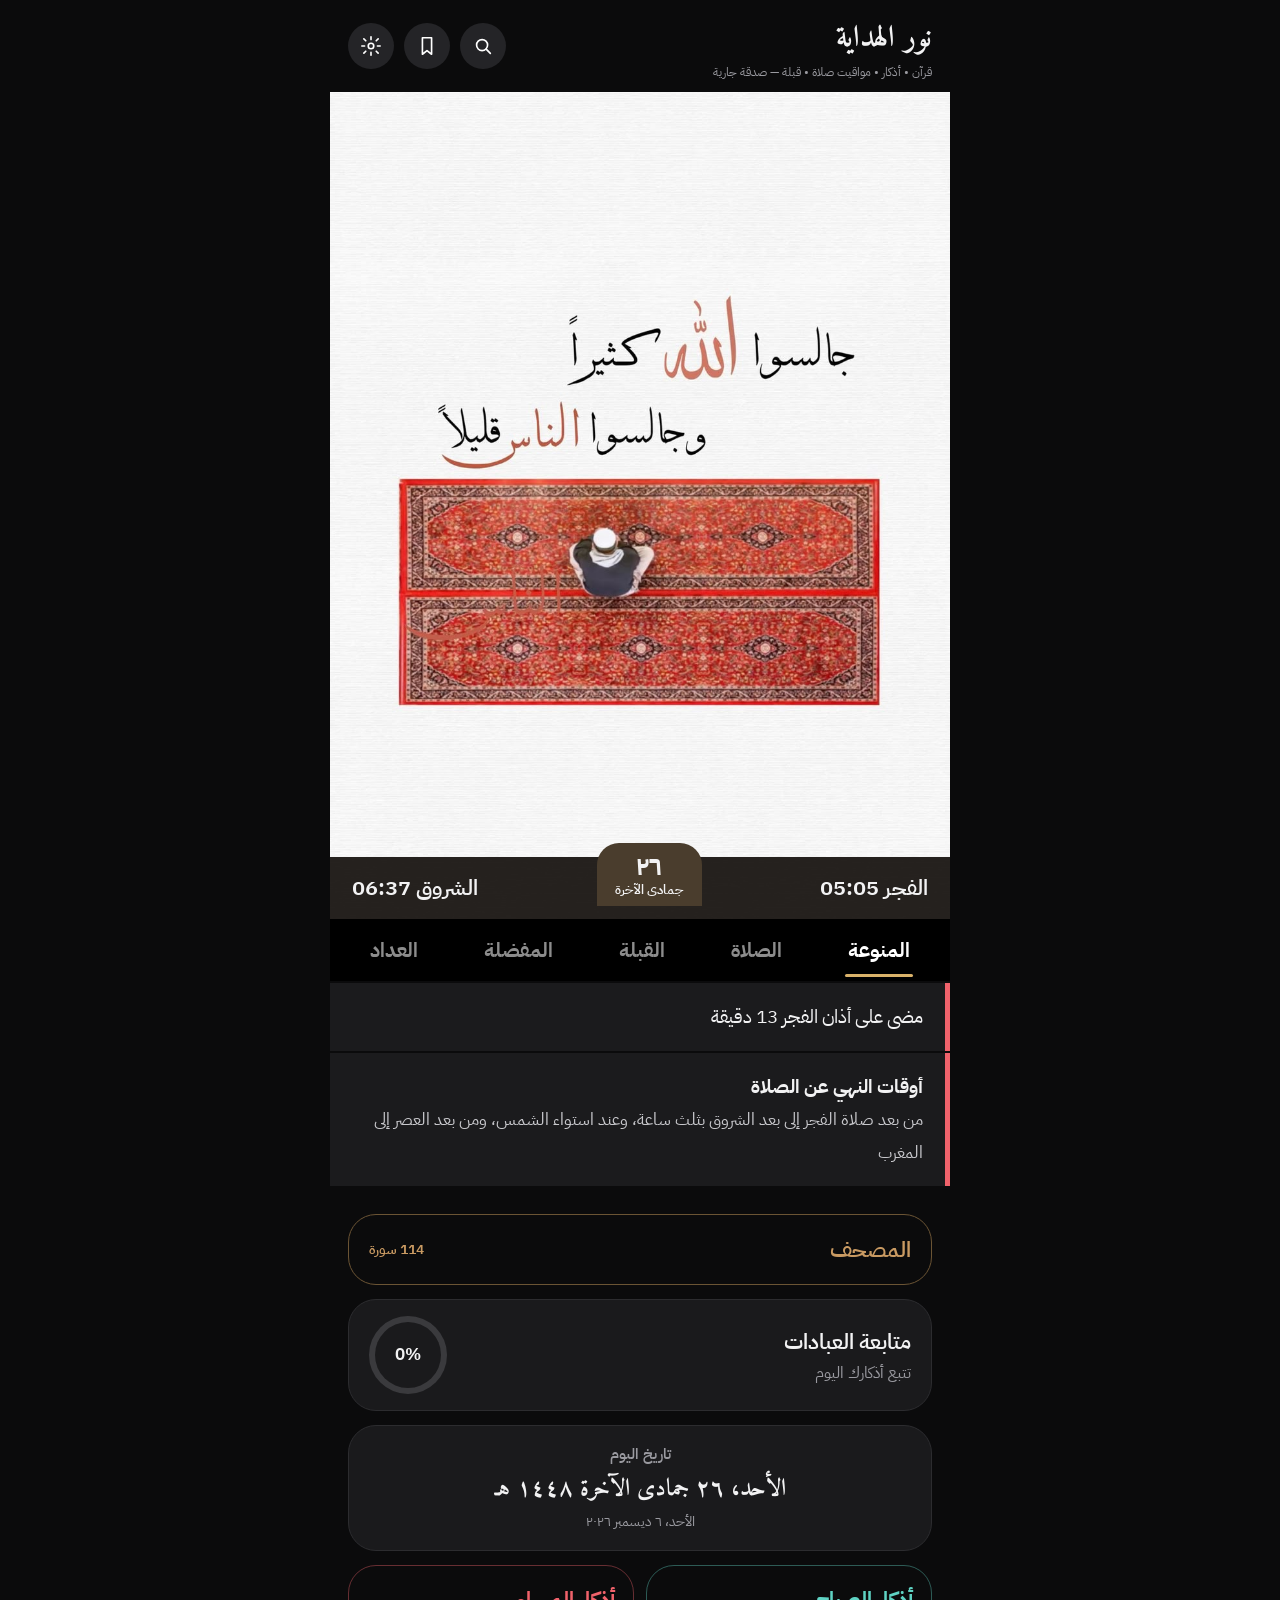
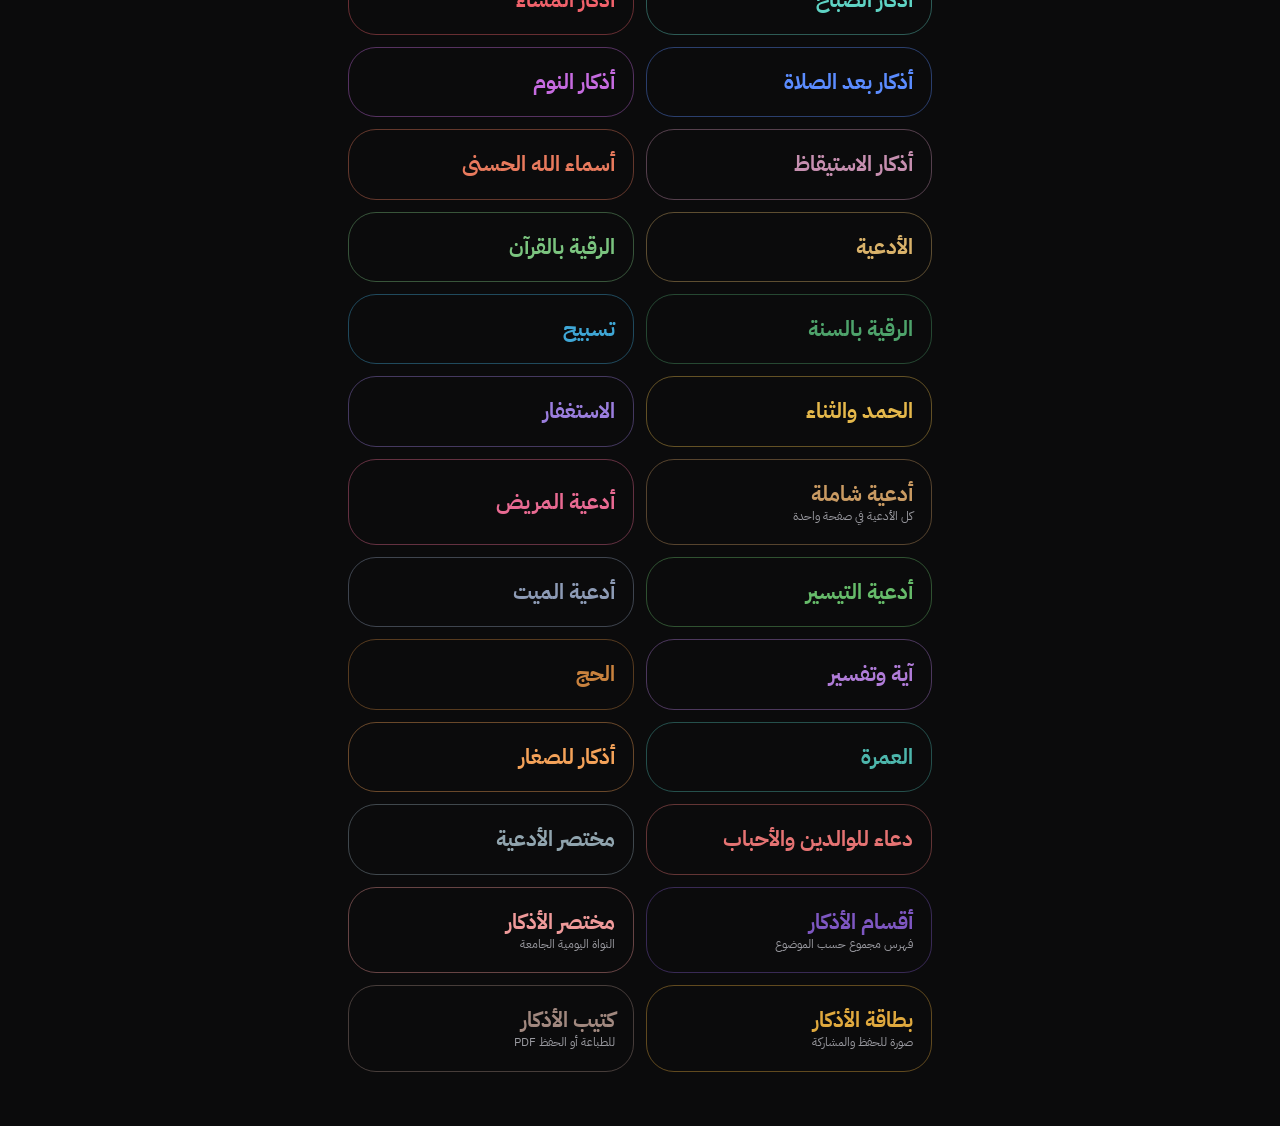
==== commit b903fa19: "Rename 1-index.html to index.html" ====
--- a/index.html
+++ b/index.html
@@ -272,7 +272,7 @@
 <div style="margin:18px 0 4px">اتجاه التصفح</div><div class="ctl" id="qdrow"><button class="b seg" data-qd="v">عمودي</button><button class="b seg" data-qd="h">أفقي (صفحة لكل آية)</button></div>
 <div style="margin:18px 0 4px">ألوان التجويد</div><div class="ctl" id="tjrow"><button class="b seg" data-tj="0">إيقاف</button><button class="b seg" data-tj="1">تشغيل</button></div>
 <p class="note" id="tjleg" hidden>دليل الألوان: <span style="color:#888">رمادي: لا يُنطق (همزة وصل/لام شمسية/ساكن)</span> • <span style="color:#537FFF">أزرق فاتح: مد طبيعي</span> • <span style="color:#4050FF">أزرق: مد فرعي (متصل ومنفصل ولازم)</span> • <span style="color:#DD0008">أحمر: قلقلة</span> • <span style="color:#FF7E1E">برتقالي: غنة</span> • <span style="color:#9400A8">بنفسجي: إخفاء</span> • <span style="color:#26BFFD">سماوي: إقلاب</span> • <span style="color:#169200">أخضر: إدغام</span>. التلوين على النص العثماني نفسه، ويحتاج اتصالًا بالإنترنت عند أول تحميل لكل سورة.</p>
-<p class="note">المصحف المطبوع بصفحاته (مصحف المدينة) ومصحف ورش عن نافع: لم نتحقق بعد من مصدر موثوق متاح لنصيهما، فلم نضفهما في هذه النسخة حتى لا نعرض نصًا غير موثّق.</p>
+<p class="note">المصحف المطبوع بصفحاته (مصحف المدينة) وقراءة ورش عن نافع غير مضافين في هذه النسخة. توجد مصادر موثوقة لهما (مجمع الملك فهد لطباعة المصحف الشريف، ومكتبة QUL لنص ورش)، لكن إدماجهما يحتاج مراجعة الخط والترخيص أولًا.</p>
 </div></div>
 
 <script>
@@ -470,12 +470,12 @@
 const sh=v=>$("#sheet").hidden=!v;$("#gear").onclick=$("#gear2").onclick=()=>sh(1);$("#sx").onclick=()=>sh(0);$("#sheet").onclick=e=>{if(e.target.id==="sheet")sh(0)};
 
 /* الأذكار */
-const MZ=[["قُلْ هُوَ ٱللَّهُ أَحَدٌ، وقُلْ أَعُوذُ بِرَبِّ ٱلْفَلَقِ، وقُلْ أَعُوذُ بِرَبِّ ٱلنَّاسِ",3,"أبو داود والترمذي، حديث حسن"],["بِسْمِ اللَّهِ الَّذِي لَا يَضُرُّ مَعَ اسْمِهِ شَيْءٌ فِي الْأَرْضِ وَلَا فِي السَّمَاءِ وَهُوَ السَّمِيعُ الْعَلِيمُ",3,"أبو داود والترمذي، حديث صحيح"],["سُبْحَانَ اللَّهِ وَبِحَمْدِهِ",100,"صحيح مسلم"],["لَا إِلَهَ إِلَّا اللَّهُ وَحْدَهُ لَا شَرِيكَ لَهُ، لَهُ الْمُلْكُ وَلَهُ الْحَمْدُ وَهُوَ عَلَى كُلِّ شَيْءٍ قَدِيرٌ",100,"البخاري ومسلم"],["أَسْتَغْفِرُ اللَّهَ وَأَتُوبُ إِلَيْهِ",100,"صحيح مسلم"]];
+const MZ=[["سورة الإخلاص والمعوذتان كاملات: الإخلاص: قُلْ هُوَ ٱللَّهُ أَحَدٌ * ٱللَّهُ ٱلصَّمَدُ * لَمْ يَلِدْ وَلَمْ يُولَدْ * وَلَمْ يَكُن لَّهُۥ كُفُوًا أَحَدٌۢ — الفلق: قُلْ أَعُوذُ بِرَبِّ ٱلْفَلَقِ * مِن شَرِّ مَا خَلَقَ * وَمِن شَرِّ غَاسِقٍ إِذَا وَقَبَ * وَمِن شَرِّ ٱلنَّفَّٰثَٰتِ فِى ٱلْعُقَدِ * وَمِن شَرِّ حَاسِدٍ إِذَا حَسَدَ — الناس: قُلْ أَعُوذُ بِرَبِّ ٱلنَّاسِ * مَلِكِ ٱلنَّاسِ * إِلَٰهِ ٱلنَّاسِ * مِن شَرِّ ٱلْوَسْوَاسِ ٱلْخَنَّاسِ * ٱلَّذِى يُوَسْوِسُ فِى صُدُورِ ٱلنَّاسِ * مِنَ ٱلْجِنَّةِ وَٱلنَّاسِ",3,"أبو داود والترمذي، حديث حسن"],["بِسْمِ اللَّهِ الَّذِي لَا يَضُرُّ مَعَ اسْمِهِ شَيْءٌ فِي الْأَرْضِ وَلَا فِي السَّمَاءِ وَهُوَ السَّمِيعُ الْعَلِيمُ",3,"أبو داود والترمذي، حديث صحيح"],["سُبْحَانَ اللَّهِ وَبِحَمْدِهِ",100,"صحيح مسلم"],["لَا إِلَهَ إِلَّا اللَّهُ وَحْدَهُ لَا شَرِيكَ لَهُ، لَهُ الْمُلْكُ وَلَهُ الْحَمْدُ وَهُوَ عَلَى كُلِّ شَيْءٍ قَدِيرٌ",100,"البخاري ومسلم"],["أَسْتَغْفِرُ اللَّهَ وَأَتُوبُ إِلَيْهِ",100,"صحيح مسلم"]];
 const AD={m:["أذكار الصباح",MZ],e:["أذكار المساء",MZ],
 w:["أذكار الاستيقاظ",[["الْحَمْدُ لِلَّهِ الَّذِي أَحْيَانَا بَعْدَ مَا أَمَاتَنَا وَإِلَيْهِ النُّشُورُ",1,"صحيح البخاري"]]],
 p:["أذكار بعد الصلاة",[["أَسْتَغْفِرُ اللَّهَ",3,"صحيح مسلم"],["اللَّهُمَّ أَنْتَ السَّلَامُ وَمِنْكَ السَّلَامُ، تَبَارَكْتَ يَا ذَا الْجَلَالِ وَالْإِكْرَامِ",1,"صحيح مسلم"],["سُبْحَانَ اللَّهِ",33,"صحيح مسلم"],["الْحَمْدُ لِلَّهِ",33,"صحيح مسلم"],["اللَّهُ أَكْبَرُ",33,"صحيح مسلم"]]],
-s:["أذكار النوم",[["ٱللَّهُ لَآ إِلَٰهَ إِلَّا هُوَ ٱلْحَىُّ ٱلْقَيُّومُ ۚ لَا تَأْخُذُهُۥ سِنَةٌ وَلَا نَوْمٌ ۚ لَّهُۥ مَا فِى ٱلسَّمَٰوَٰتِ وَمَا فِى ٱلْأَرْضِ ۗ مَن ذَا ٱلَّذِى يَشْفَعُ عِندَهُۥٓ إِلَّا بِإِذْنِهِۦ ۚ يَعْلَمُ مَا بَيْنَ أَيْدِيهِمْ وَمَا خَلْفَهُمْ ۖ وَلَا يُحِيطُونَ بِشَىْءٍ مِّنْ عِلْمِهِۦٓ إِلَّا بِمَا شَآءَ ۚ وَسِعَ كُرْسِيُّهُ ٱلسَّمَٰوَٰتِ وَٱلْأَرْضَ ۖ وَلَا يَـُٔودُهُۥ حِفْظُهُمَا ۚ وَهُوَ ٱلْعَلِىُّ ٱلْعَظِيمُ",1,"صحيح البخاري"],["قُلْ هُوَ ٱللَّهُ أَحَدٌ، وقُلْ أَعُوذُ بِرَبِّ ٱلْفَلَقِ، وقُلْ أَعُوذُ بِرَبِّ ٱلنَّاسِ",3,"صحيح البخاري"],["بِاسْمِكَ اللَّهُمَّ أَمُوتُ وَأَحْيَا",1,"صحيح البخاري"]]]};
-AD.rq=["الرقية بالقرآن",[["سورة الفاتحة كاملة: بِسْمِ اللَّهِ الرَّحْمَٰنِ الرَّحِيمِ * الْحَمْدُ لِلَّهِ رَبِّ الْعَالَمِينَ * الرَّحْمَٰنِ الرَّحِيمِ * مَالِكِ يَوْمِ الدِّينِ * إِيَّاكَ نَعْبُدُ وَإِيَّاكَ نَسْتَعِينُ * اهْدِنَا الصِّرَاطَ الْمُسْتَقِيمَ * صِرَاطَ الَّذِينَ أَنْعَمْتَ عَلَيْهِمْ غَيْرِ الْمَغْضُوبِ عَلَيْهِمْ وَلَا الضَّالِّينَ",1,"رقي بها الصحابي، فقال ﷺ: «وما يدريك أنها رقية؟» — البخاري ومسلم"],["آية الكرسي: اللَّهُ لَا إِلَٰهَ إِلَّا هُوَ الْحَيُّ الْقَيُّومُ، لَا تَأْخُذُهُ سِنَةٌ وَلَا نَوْمٌ، لَهُ مَا فِي السَّمَاوَاتِ وَمَا فِي الْأَرْضِ، مَنْ ذَا الَّذِي يَشْفَعُ عِنْدَهُ إِلَّا بِإِذْنِهِ، يَعْلَمُ مَا بَيْنَ أَيْدِيهِمْ وَمَا خَلْفَهُمْ، وَلَا يُحِيطُونَ بِشَيْءٍ مِنْ عِلْمِهِ إِلَّا بِمَا شَاءَ، وَسِعَ كُرْسِيُّهُ السَّمَاوَاتِ وَالْأَرْضَ، وَلَا يَئُودُهُ حِفْظُهُمَا، وَهُوَ الْعَلِيُّ الْعَظِيمُ",1,"البقرة ٢٥٥ — البخاري"],["آخر آيتين من سورة البقرة: آمَنَ الرَّسُولُ بِمَا أُنْزِلَ إِلَيْهِ مِنْ رَبِّهِ وَالْمُؤْمِنُونَ، كُلٌّ آمَنَ بِاللَّهِ وَمَلَائِكَتِهِ وَكُتُبِهِ وَرُسُلِهِ، لَا نُفَرِّقُ بَيْنَ أَحَدٍ مِنْ رُسُلِهِ، وَقَالُوا سَمِعْنَا وَأَطَعْنَا، غُفْرَانَكَ رَبَّنَا وَإِلَيْكَ الْمَصِيرُ * لَا يُكَلِّفُ اللَّهُ نَفْسًا إِلَّا وُسْعَهَا، لَهَا مَا كَسَبَتْ وَعَلَيْهَا مَا اكْتَسَبَتْ، رَبَّنَا لَا تُؤَاخِذْنَا إِنْ نَسِينَا أَوْ أَخْطَأْنَا، رَبَّنَا وَلَا تَحْمِلْ عَلَيْنَا إِصْرًا كَمَا حَمَلْتَهُ عَلَى الَّذِينَ مِنْ قَبْلِنَا، رَبَّنَا وَلَا تُحَمِّلْنَا مَا لَا طَاقَةَ لَنَا بِهِ، وَاعْفُ عَنَّا وَاغْفِرْ لَنَا وَارْحَمْنَا، أَنْتَ مَوْلَانَا فَانْصُرْنَا عَلَى الْقَوْمِ الْكَافِرِينَ",1,"«من قرأ بالآيتين من آخر سورة البقرة في ليلة كفتاه» — البخاري ومسلم"],["سورة الإخلاص والمعوذتان: قُلْ هُوَ اللَّهُ أَحَدٌ، وَقُلْ أَعُوذُ بِرَبِّ الْفَلَقِ، وَقُلْ أَعُوذُ بِرَبِّ النَّاسِ",3,"«تكفيك من كل شيء» — أبو داود والترمذي، حديث صحيح"]]];
+s:["أذكار النوم",[["ٱللَّهُ لَآ إِلَٰهَ إِلَّا هُوَ ٱلْحَىُّ ٱلْقَيُّومُ ۚ لَا تَأْخُذُهُۥ سِنَةٌ وَلَا نَوْمٌ ۚ لَّهُۥ مَا فِى ٱلسَّمَٰوَٰتِ وَمَا فِى ٱلْأَرْضِ ۗ مَن ذَا ٱلَّذِى يَشْفَعُ عِندَهُۥٓ إِلَّا بِإِذْنِهِۦ ۚ يَعْلَمُ مَا بَيْنَ أَيْدِيهِمْ وَمَا خَلْفَهُمْ ۖ وَلَا يُحِيطُونَ بِشَىْءٍ مِّنْ عِلْمِهِۦٓ إِلَّا بِمَا شَآءَ ۚ وَسِعَ كُرْسِيُّهُ ٱلسَّمَٰوَٰتِ وَٱلْأَرْضَ ۖ وَلَا يَـُٔودُهُۥ حِفْظُهُمَا ۚ وَهُوَ ٱلْعَلِىُّ ٱلْعَظِيمُ",1,"صحيح البخاري"],["سورة الإخلاص والمعوذتان كاملات: الإخلاص: قُلْ هُوَ ٱللَّهُ أَحَدٌ * ٱللَّهُ ٱلصَّمَدُ * لَمْ يَلِدْ وَلَمْ يُولَدْ * وَلَمْ يَكُن لَّهُۥ كُفُوًا أَحَدٌۢ — الفلق: قُلْ أَعُوذُ بِرَبِّ ٱلْفَلَقِ * مِن شَرِّ مَا خَلَقَ * وَمِن شَرِّ غَاسِقٍ إِذَا وَقَبَ * وَمِن شَرِّ ٱلنَّفَّٰثَٰتِ فِى ٱلْعُقَدِ * وَمِن شَرِّ حَاسِدٍ إِذَا حَسَدَ — الناس: قُلْ أَعُوذُ بِرَبِّ ٱلنَّاسِ * مَلِكِ ٱلنَّاسِ * إِلَٰهِ ٱلنَّاسِ * مِن شَرِّ ٱلْوَسْوَاسِ ٱلْخَنَّاسِ * ٱلَّذِى يُوَسْوِسُ فِى صُدُورِ ٱلنَّاسِ * مِنَ ٱلْجِنَّةِ وَٱلنَّاسِ",3,"صحيح البخاري"],["بِاسْمِكَ اللَّهُمَّ أَمُوتُ وَأَحْيَا",1,"صحيح البخاري"]]]};
+AD.rq=["الرقية بالقرآن",[["سورة الفاتحة كاملة: بِسْمِ اللَّهِ الرَّحْمَٰنِ الرَّحِيمِ * الْحَمْدُ لِلَّهِ رَبِّ الْعَالَمِينَ * الرَّحْمَٰنِ الرَّحِيمِ * مَالِكِ يَوْمِ الدِّينِ * إِيَّاكَ نَعْبُدُ وَإِيَّاكَ نَسْتَعِينُ * اهْدِنَا الصِّرَاطَ الْمُسْتَقِيمَ * صِرَاطَ الَّذِينَ أَنْعَمْتَ عَلَيْهِمْ غَيْرِ الْمَغْضُوبِ عَلَيْهِمْ وَلَا الضَّالِّينَ",1,"رقي بها الصحابي، فقال ﷺ: «وما يدريك أنها رقية؟» — البخاري ومسلم"],["آية الكرسي: اللَّهُ لَا إِلَٰهَ إِلَّا هُوَ الْحَيُّ الْقَيُّومُ، لَا تَأْخُذُهُ سِنَةٌ وَلَا نَوْمٌ، لَهُ مَا فِي السَّمَاوَاتِ وَمَا فِي الْأَرْضِ، مَنْ ذَا الَّذِي يَشْفَعُ عِنْدَهُ إِلَّا بِإِذْنِهِ، يَعْلَمُ مَا بَيْنَ أَيْدِيهِمْ وَمَا خَلْفَهُمْ، وَلَا يُحِيطُونَ بِشَيْءٍ مِنْ عِلْمِهِ إِلَّا بِمَا شَاءَ، وَسِعَ كُرْسِيُّهُ السَّمَاوَاتِ وَالْأَرْضَ، وَلَا يَئُودُهُ حِفْظُهُمَا، وَهُوَ الْعَلِيُّ الْعَظِيمُ",1,"البقرة ٢٥٥ — البخاري"],["آخر آيتين من سورة البقرة: آمَنَ الرَّسُولُ بِمَا أُنْزِلَ إِلَيْهِ مِنْ رَبِّهِ وَالْمُؤْمِنُونَ، كُلٌّ آمَنَ بِاللَّهِ وَمَلَائِكَتِهِ وَكُتُبِهِ وَرُسُلِهِ، لَا نُفَرِّقُ بَيْنَ أَحَدٍ مِنْ رُسُلِهِ، وَقَالُوا سَمِعْنَا وَأَطَعْنَا، غُفْرَانَكَ رَبَّنَا وَإِلَيْكَ الْمَصِيرُ * لَا يُكَلِّفُ اللَّهُ نَفْسًا إِلَّا وُسْعَهَا، لَهَا مَا كَسَبَتْ وَعَلَيْهَا مَا اكْتَسَبَتْ، رَبَّنَا لَا تُؤَاخِذْنَا إِنْ نَسِينَا أَوْ أَخْطَأْنَا، رَبَّنَا وَلَا تَحْمِلْ عَلَيْنَا إِصْرًا كَمَا حَمَلْتَهُ عَلَى الَّذِينَ مِنْ قَبْلِنَا، رَبَّنَا وَلَا تُحَمِّلْنَا مَا لَا طَاقَةَ لَنَا بِهِ، وَاعْفُ عَنَّا وَاغْفِرْ لَنَا وَارْحَمْنَا، أَنْتَ مَوْلَانَا فَانْصُرْنَا عَلَى الْقَوْمِ الْكَافِرِينَ",1,"«من قرأ بالآيتين من آخر سورة البقرة في ليلة كفتاه» — البخاري ومسلم"],["سورة الإخلاص والمعوذتان كاملات: الإخلاص: قُلْ هُوَ ٱللَّهُ أَحَدٌ * ٱللَّهُ ٱلصَّمَدُ * لَمْ يَلِدْ وَلَمْ يُولَدْ * وَلَمْ يَكُن لَّهُۥ كُفُوًا أَحَدٌۢ — الفلق: قُلْ أَعُوذُ بِرَبِّ ٱلْفَلَقِ * مِن شَرِّ مَا خَلَقَ * وَمِن شَرِّ غَاسِقٍ إِذَا وَقَبَ * وَمِن شَرِّ ٱلنَّفَّٰثَٰتِ فِى ٱلْعُقَدِ * وَمِن شَرِّ حَاسِدٍ إِذَا حَسَدَ — الناس: قُلْ أَعُوذُ بِرَبِّ ٱلنَّاسِ * مَلِكِ ٱلنَّاسِ * إِلَٰهِ ٱلنَّاسِ * مِن شَرِّ ٱلْوَسْوَاسِ ٱلْخَنَّاسِ * ٱلَّذِى يُوَسْوِسُ فِى صُدُورِ ٱلنَّاسِ * مِنَ ٱلْجِنَّةِ وَٱلنَّاسِ",3,"«تكفيك من كل شيء» — أبو داود والترمذي، حديث صحيح"]]];
 AD.rs=["الرقية بالسنة",[["بِسْمِ اللَّهِ أَرْقِيكَ، مِنْ كُلِّ شَيْءٍ يُؤْذِيكَ، مِنْ شَرِّ كُلِّ نَفْسٍ أَوْ عَيْنِ حَاسِدٍ، اللَّهُ يَشْفِيكَ، بِسْمِ اللَّهِ أَرْقِيكَ",1,"صحيح مسلم"],["أَعُوذُ بِكَلِمَاتِ اللَّهِ التَّامَّاتِ مِنْ شَرِّ مَا خَلَقَ",3,"من قالها ثلاثًا حين يمسي لم تضره حُمَة تلك الليلة — الترمذي، حديث صحيح"],["أَعُوذُ بِكَلِمَاتِ اللَّهِ التَّامَّةِ مِنْ كُلِّ شَيْطَانٍ وَهَامَّةٍ وَمِنْ كُلِّ عَيْنٍ لَامَّةٍ",1,"كان النبي ﷺ يعوّذ بها الحسن والحسين — البخاري"],["بِسْمِ اللَّهِ، بِسْمِ اللَّهِ، بِسْمِ اللَّهِ، أَعُوذُ بِاللَّهِ وَقُدْرَتِهِ مِنْ شَرِّ مَا أَجِدُ وَأُحَاذِرُ (سبع مرات لمن اشتكى وجعًا)",7,"صحيح مسلم"],["اللَّهُمَّ رَبَّ النَّاسِ أَذْهِبِ الْبَاسَ، اشْفِ أَنْتَ الشَّافِي، لَا شِفَاءَ إِلَّا شِفَاؤُكَ، شِفَاءً لَا يُغَادِرُ سَقَمًا",1,"البخاري ومسلم"]]];
 AD.k=["أذكار للصغار",[["بِسْمِ اللَّهِ (قبل الأكل)",1,"«سمِّ الله» — البخاري ومسلم"],["بِسْمِ اللَّهِ وَلَجْنَا وَبِسْمِ اللَّهِ خَرَجْنَا وَعَلَى رَبِّنَا تَوَكَّلْنَا (دخول البيت)",1,"أبو داود، حديث صحيح"],["بِسْمِ اللَّهِ، اللَّهُمَّ إِنِّي أَعُوذُ بِكَ مِنَ الْخُبُثِ وَالْخَبَائِثِ (دخول الخلاء)",1,"البخاري ومسلم"],["غُفْرَانَكَ (الخروج من الخلاء)",1,"أبو داود وابن ماجه"],["الْحَمْدُ لِلَّهِ (بعد العطاس)",1,"البخاري ومسلم"],["بِاسْمِكَ اللَّهُمَّ أَمُوتُ وَأَحْيَا (قبل النوم)",1,"صحيح البخاري"],["الْحَمْدُ لِلَّهِ الَّذِي أَحْيَانَا بَعْدَ مَا أَمَاتَنَا وَإِلَيْهِ النُّشُورُ (الاستيقاظ)",1,"صحيح البخاري"]]];
 AD.mx=["مختصر الأذكار",[AD.s[1][0],MZ[0],MZ[1],MZ[2]]];
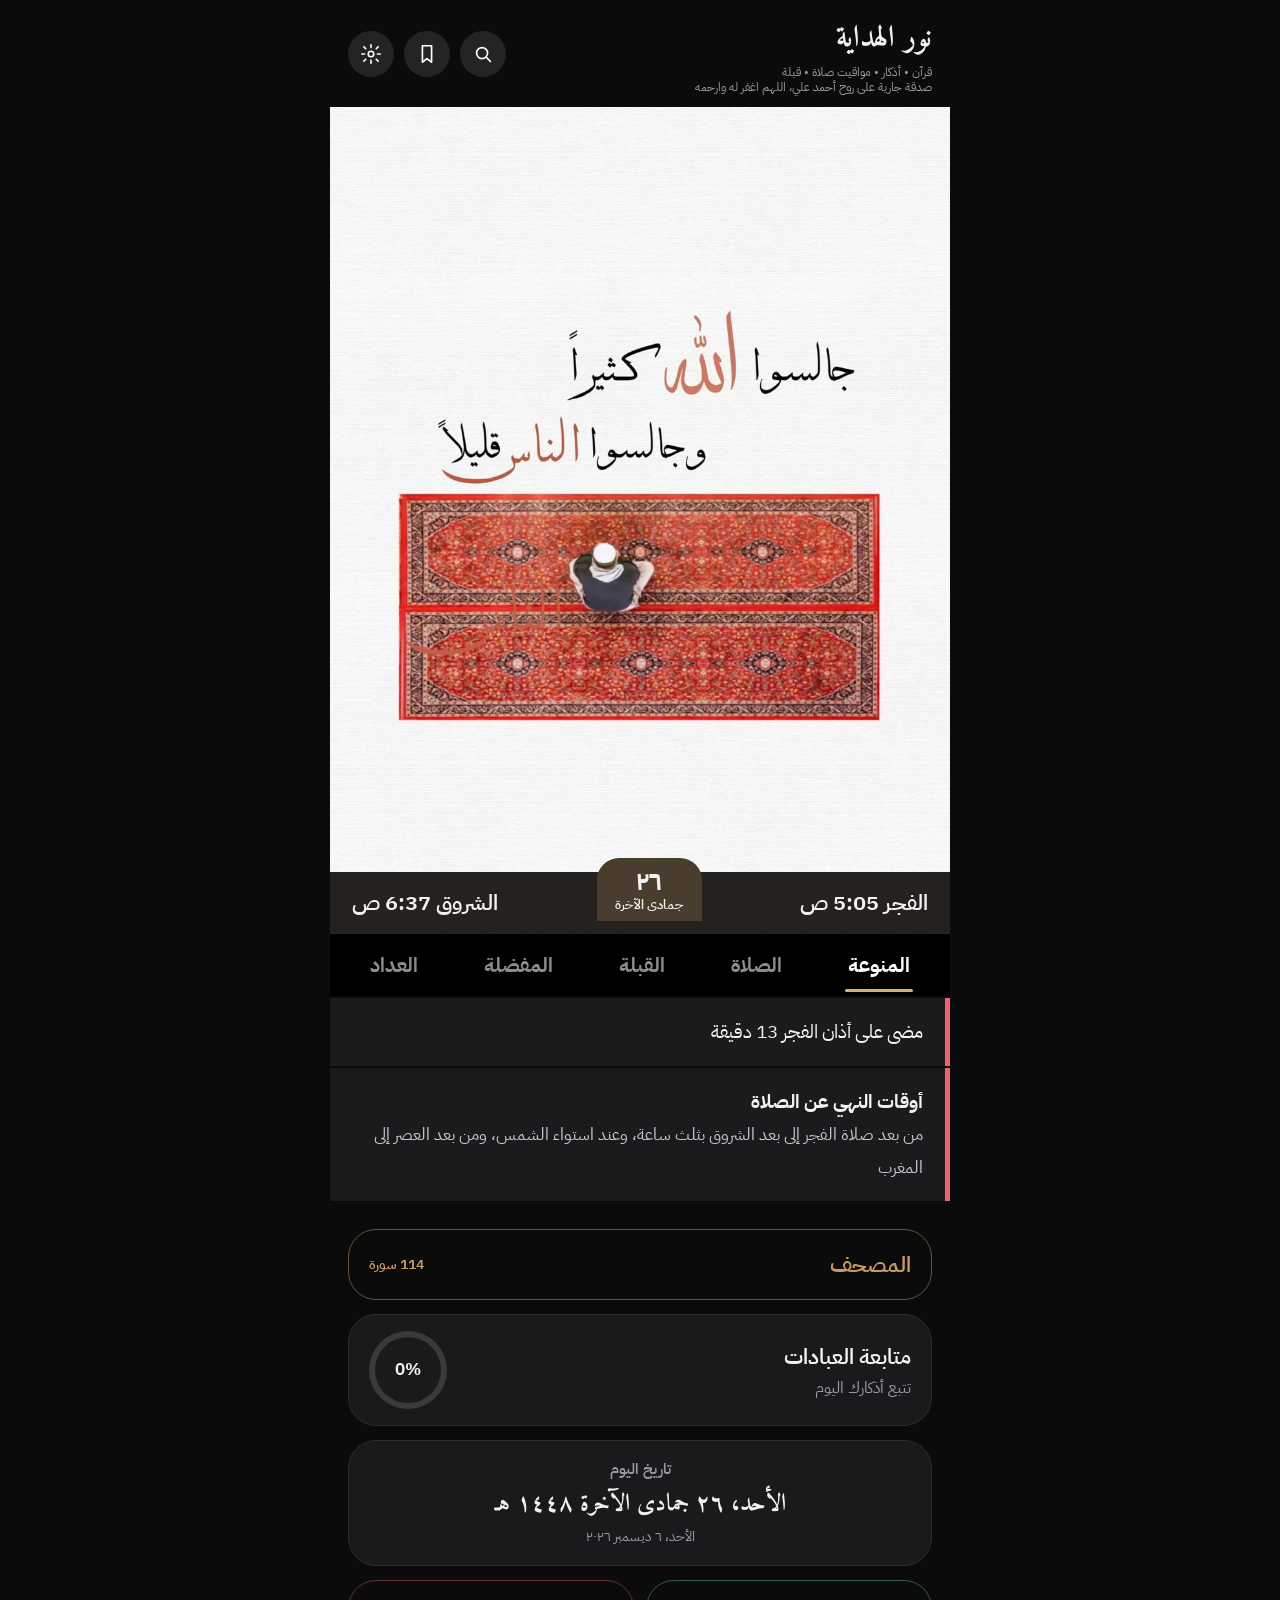
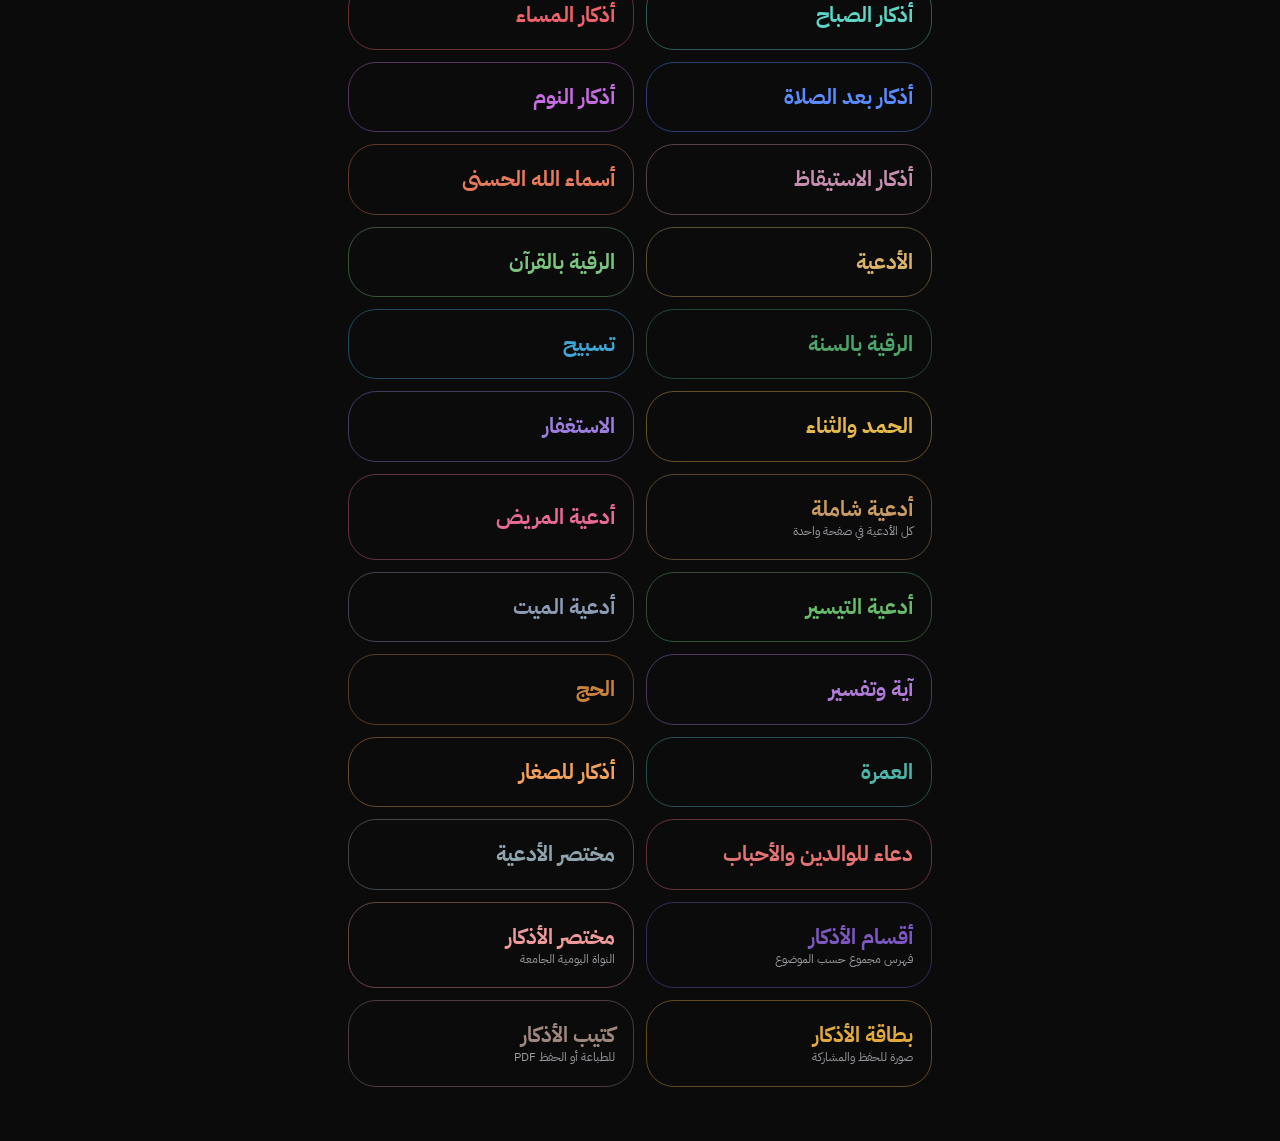
==== commit 4bb851de: "Update meta descriptions and content for clarity" ====
--- a/index.html
+++ b/index.html
@@ -4,9 +4,9 @@
 <meta charset="utf-8">
 <meta name="viewport" content="width=device-width, initial-scale=1, viewport-fit=cover">
 <title>نور الهداية — صدقة جارية</title>
-<meta name="description" content="نور الهداية — موقع إسلامي مجاني صدقة جارية: القرآن الكريم بصوت ٢٠ قارئًا، أذكار الصباح والمساء، مواقيت الصلاة، اتجاه القبلة، أسماء الله الحسنى، وعداد التسبيح.">
+<meta name="description" content="موقع للقرآن الكريم والأذكار والأدعية ومواقيت الصلاة، صدقة جارية على روح أحمد علي. اللهم اغفر له وارحمه.">
 <meta property="og:title" content="نور الهداية — صدقة جارية">
-<meta property="og:description" content="القرآن الكريم بصوت ٢٠ قارئًا، الأذكار والأدعية، مواقيت الصلاة، اتجاه القبلة، أسماء الله الحسنى — مجانًا كصدقة جارية.">
+<meta property="og:description" content="موقع للقرآن الكريم والأذكار والأدعية ومواقيت الصلاة، صدقة جارية على روح أحمد علي. اللهم اغفر له وارحمه.">
 <meta property="og:type" content="website">
 <link rel="stylesheet" href="https://fonts.googleapis.com/css2?family=Amiri:wght@400;700&family=IBM+Plex+Sans+Arabic:wght@400;600;700&display=swap">
 <style>
@@ -112,7 +112,7 @@
 
 <div class="view" id="home">
 <div class="bar" style="position:relative;z-index:3">
-<div style="line-height:1.25"><span class="brand">نور الهداية</span><div style="font-size:12px;font-weight:400;color:var(--mut)">قرآن • أذكار • مواقيت صلاة • قبلة — صدقة جارية</div></div>
+<div style="line-height:1.25"><span class="brand">نور الهداية</span><div style="font-size:12px;font-weight:400;color:var(--mut)">قرآن • أذكار • مواقيت صلاة • قبلة<br>صدقة جارية على روح أحمد علي، اللهم اغفر له وارحمه</div></div>
 <div class="grp">
 <button class="ib" data-go="mushaf" aria-label="بحث"><svg viewBox="0 0 24 24"><circle cx="11" cy="11" r="6"/><path d="M20 20l-4.5-4.5"/></svg></button>
 <button class="ib" data-tab="fav" aria-label="المفضلة"><svg viewBox="0 0 24 24"><path d="M7 3h10v18l-5-4-5 4z"/></svg></button>
@@ -160,7 +160,7 @@
 </div></div>
 
 <div class="pane" id="p-pray" hidden>
-<div class="card" style="display:block;text-align:center"><div style="color:var(--mut);font-size:15px">الصلاة القادمة</div><div style="font:700 36px Amiri,serif;color:var(--gold)" id="nn"></div><div style="font-size:26px;font-variant-numeric:tabular-nums" id="nc"></div></div>
+<div class="card" style="display:block;text-align:center"><div style="color:var(--mut);font-size:15px">الصلاة القادمة</div><div style="font:700 36px Amiri,serif;color:var(--gold)" id="nn"></div><div style="color:var(--mut);font-size:14px;font-weight:400">المتبقي حتى الأذان</div><div style="font-size:26px;font-variant-numeric:tabular-nums" id="nc"></div></div>
 <div class="card" style="display:block" id="times"></div>
 <div class="ctl"><select id="city" aria-label="المدينة"></select><button class="b p" id="gps">موقعي</button><select id="method" aria-label="طريقة الحساب"><option value="egy">الهيئة المصرية</option><option value="mwl">رابطة العالم الإسلامي</option><option value="umq">أم القرى</option></select></div>
 <p class="note">المواقيت محسوبة فلكيًا حسب موقعك وطريقة الحساب، وقد تختلف بدقائق عن التقويم المحلي. تأكد من جهة الإفتاء في بلدك.</p></div>
@@ -303,7 +303,7 @@
 
 /* أقسام وبطاقة وكتيب الأذكار */
 function azsecFill(){$$("#azsec [data-cnt]").forEach(el=>{const n=AD[el.dataset.cnt][1].length;el.textContent=n+" أذكار"});$$("#azsec [data-dcnt]").forEach(el=>{el.textContent=(DU["للوالدين والأحباب"]||[]).length+" أدعية"})}
-function buildBook(){if(buildBook.d)return;buildBook.d=1;let h='<h1>كتيب الأذكار</h1><div class="bm" style="margin-bottom:18px">نور الهداية — أذكار من القرآن والسنة الصحيحة مع مصادرها</div>';
+function buildBook(){if(buildBook.d)return;buildBook.d=1;let h='<h1>كتيب الأذكار</h1><div class="bm" style="margin-bottom:18px">نور الهداية — صدقة جارية على روح أحمد علي، اللهم اغفر له وارحمه — أذكار من القرآن والسنة الصحيحة مع مصادرها</div>';
 ["m","e","p","s","w","rq","rs","k"].forEach(k=>{h+=`<h2>${AD[k][0]}</h2>`+(ADN[k]?`<div class="bm" style="margin:0 0 12px">${ADN[k]}</div>`:"");
 AD[k][1].forEach(z=>{h+=`<p class="bi">${z[0]}</p><div class="bm">التكرار: ${z[1]}${z[1]>1?" مرات":" مرة"} — ${z[2]}</div>`})});
 $("#bkc").innerHTML=h}
@@ -327,7 +327,7 @@
 if(y>H-170)break}
 x.textAlign="center";x.font="400 26px 'IBM Plex Sans Arabic',sans-serif";
 if(d[1].length>max){x.fillStyle="#9a958c";x.fillText("وبقية الأذكار في قسم «"+d[0]+"» داخل التطبيق",W/2,H-108)}
-x.fillStyle="#8b8578";x.fillText("صدقة جارية — انشرها تؤجر",W/2,H-62)}
+x.fillStyle="#8b8578";x.fillText("صدقة جارية على روح أحمد علي — انشرها تؤجر",W/2,H-62)}
 function initCard(){if(!$("#ck").options.length){Object.keys(AD).forEach(k=>$("#ck").add(new Option(AD[k][0],k)));$("#ck").value="mx"}drawCard()}
 $("#ck").onchange=drawCard;
 $("#cdl").onclick=()=>$("#cvs").toBlob(b=>{const a=document.createElement("a");a.href=URL.createObjectURL(b);a.download="azkar-card.png";a.click();setTimeout(()=>URL.revokeObjectURL(a.href),4000)},"image/png");
@@ -355,10 +355,13 @@
 let nt=0;
 function render(){
   const now=Date.now(),[y,m,d]=ymd(now,loc.tz),mt=MT[method],T=calc(y,m,d,loc.lat,loc.lon,mt),T2=calc(y,m,d+1,loc.lat,loc.lon,mt);
-  const f=new Intl.DateTimeFormat("en-GB",{timeZone:loc.tz,hour:"2-digit",minute:"2-digit",hour12:false});
+  const f24=new Intl.DateTimeFormat("en-GB",{timeZone:loc.tz,hour:"2-digit",minute:"2-digit",hour12:false});
+  const parts=ms=>{const[a,b]=f24.format(ms).split(":");let h=+a;return[h%12||12,b,h<12]};
+  const f={format(ms){const[h,m,am]=parts(ms);return h+":"+m+(am?" صباحًا":" مساءً")}};
+  const fs={format(ms){const[h,m,am]=parts(ms);return h+":"+m+(am?" ص":" م")}};
   const keys=Object.keys(NM);let nx=keys.filter(k=>k!=="sunrise").find(k=>T[k]>now);nt=nx?T[nx]:T2.fajr;nx=nx||"fajr";
   $("#times").innerHTML=keys.map(k=>`<div class="row${k===nx?" on":""}"><span>${NM[k]}</span><span>${f.format(T[k])}</span></div>`).join("");
-  $("#nn").textContent=NM[nx];$("#hf").textContent="الفجر "+f.format(T.fajr);$("#hs").textContent="الشروق "+f.format(T.sunrise);
+  $("#nn").textContent=NM[nx];$("#hf").textContent="الفجر "+fs.format(T.fajr);$("#hs").textContent="الشروق "+fs.format(T.sunrise);
   const hd=n=>new Intl.DateTimeFormat("ar-SA-u-ca-islamic-umalqura",{timeZone:loc.tz,...n}).format(now);
   $("#hj").innerHTML=`<b>${hd({day:"numeric"})}</b>${hd({month:"long"})}`;
   const past=["fajr","dhuhr","asr","maghrib","isha"].filter(k=>T[k]<=now).pop();
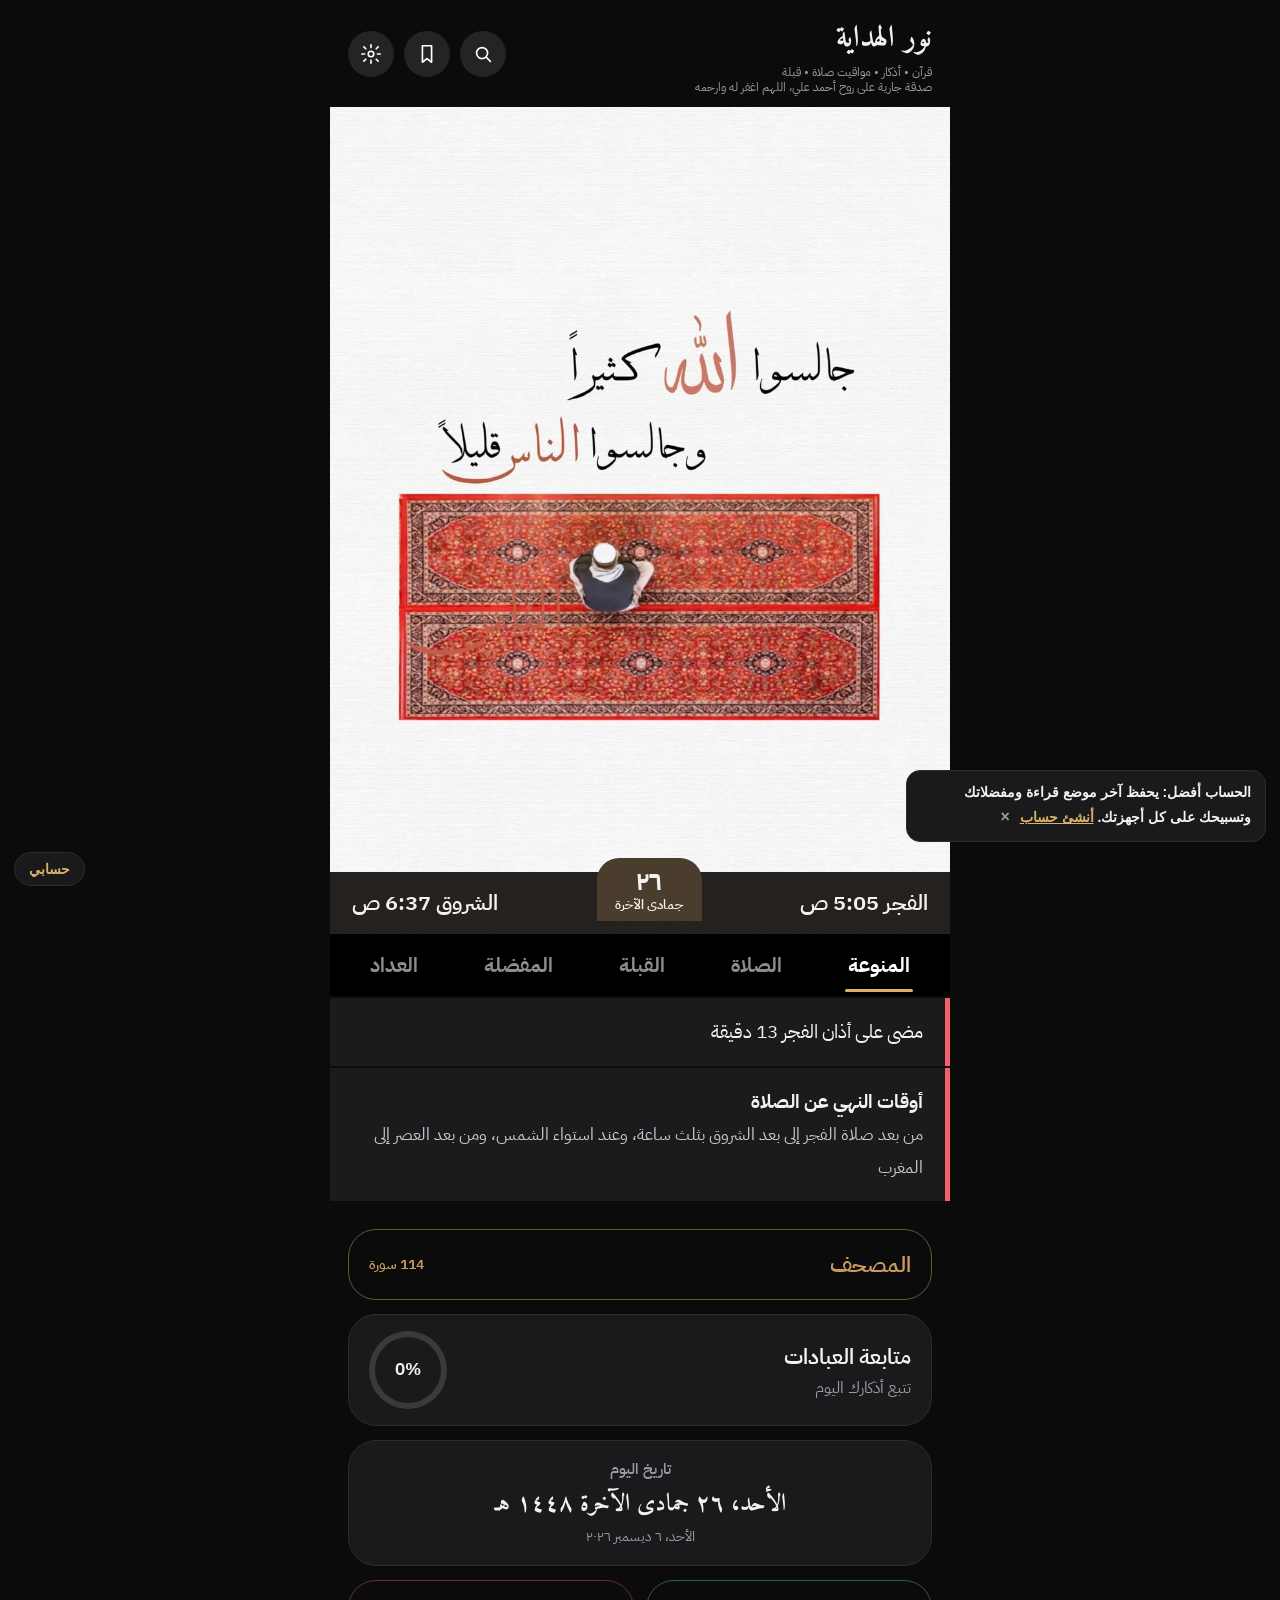
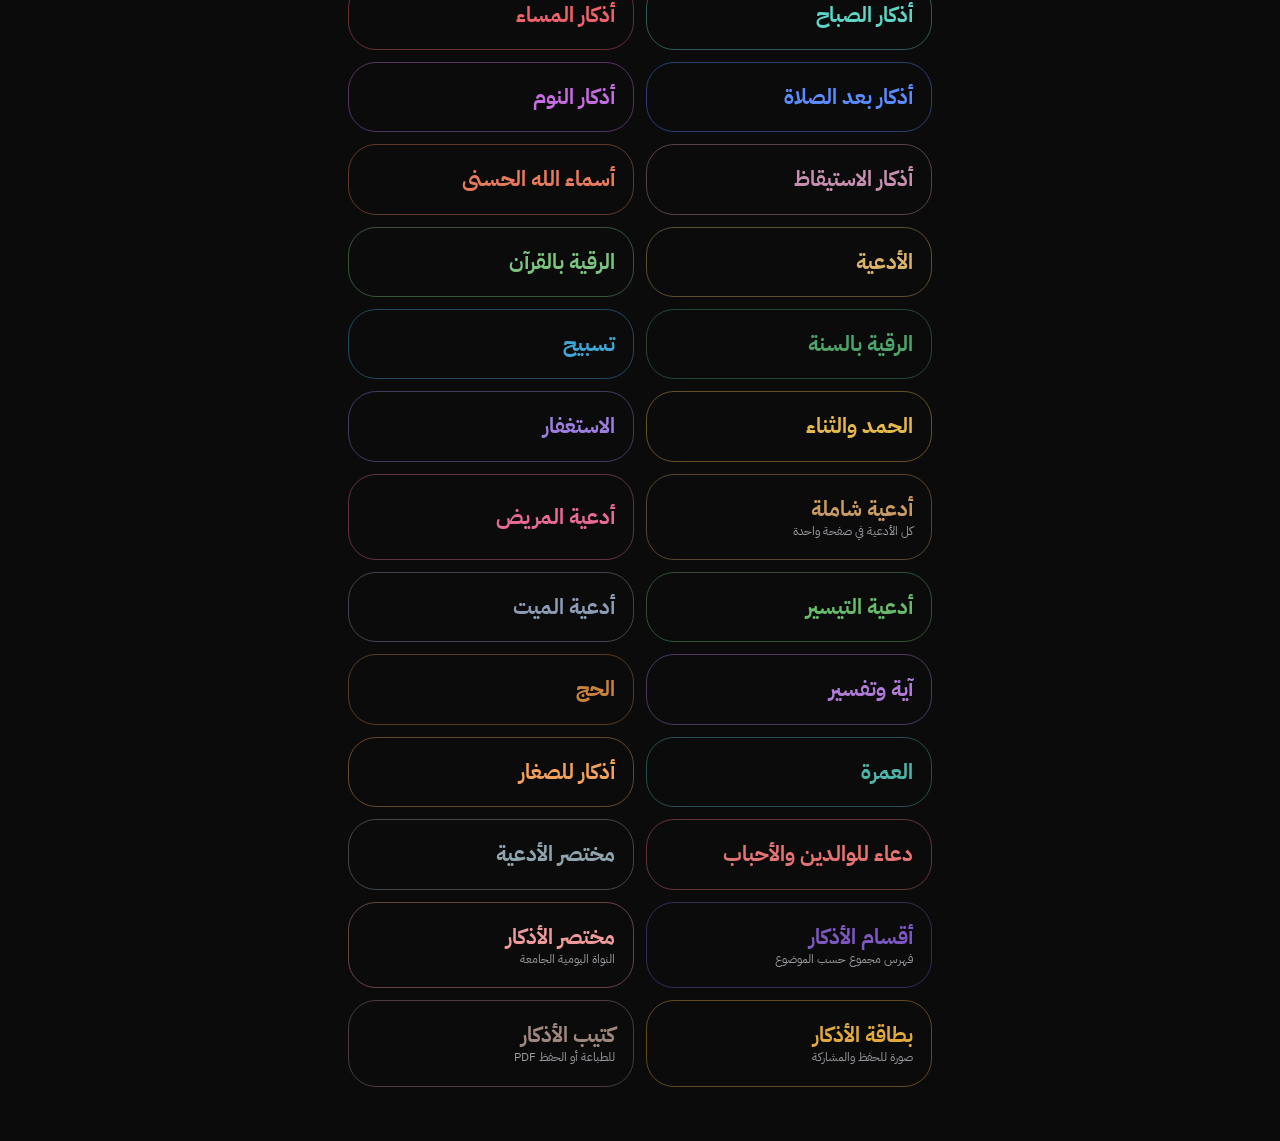
==== commit 93845895: "Rename 15-index.html to index.html" ====
--- a/index.html
+++ b/index.html
@@ -1,6 +1,7 @@
 <!DOCTYPE html>
 <html lang="ar" dir="rtl">
 <head>
+
 <meta charset="utf-8">
 <meta name="viewport" content="width=device-width, initial-scale=1, viewport-fit=cover">
 <title>نور الهداية — صدقة جارية</title>
@@ -317,12 +318,12 @@
 x.fillStyle="#D9B26A";x.font="700 60px Amiri,serif";x.fillText("نور الهداية",W/2,130);
 x.font="400 34px 'IBM Plex Sans Arabic',sans-serif";x.fillStyle="#E9E4DA";x.fillText(d[0],W/2,195);
 x.strokeStyle="rgba(217,178,106,.6)";x.lineWidth=2;x.beginPath();x.moveTo(180,225);x.lineTo(W-180,225);x.stroke();
-const max=6;let y=290;x.textAlign="right";
+const max=4;let y=290;x.textAlign="right";
 for(const z of d[1].slice(0,max)){
-x.font="400 36px Amiri,serif";x.fillStyle="#F4F1E8";
-for(const ln of wrapCv(x,z[0],W-200)){if(y>H-170)break;x.fillText(ln,W-100,y);y+=58}
-if(z[1]>1&&y<H-170){x.font="600 26px 'IBM Plex Sans Arabic',sans-serif";x.fillStyle="#D9B26A";x.fillText("× "+z[1],W-100,y+6);y+=10}
-y+=40;
+x.font="400 31px Amiri,serif";x.fillStyle="#F4F1E8";
+for(const ln of wrapCv(x,z[0],W-200)){if(y>H-200)break;x.fillText(ln,W-100,y);y+=48}
+if(y<H-200){x.font="400 24px 'IBM Plex Sans Arabic',sans-serif";x.fillStyle="#9a958c";x.fillText((z[1]>1?"×"+z[1]+" — ":"")+z[2],W-100,y+2);y+=32}
+y+=16;
 x.strokeStyle="rgba(255,255,255,.08)";x.lineWidth=1;x.beginPath();x.moveTo(140,y-20);x.lineTo(W-140,y-20);x.stroke();
 if(y>H-170)break}
 x.textAlign="center";x.font="400 26px 'IBM Plex Sans Arabic',sans-serif";
@@ -578,5 +579,8 @@
 
 applyTh();paintSeg();render();qibla();cshow();
 </script>
+<a href="account.html" style="position:fixed;bottom:14px;left:14px;z-index:50;background:#1A1A1C;color:#D9B26A;border:1px solid #2C2C2F;border-radius:999px;padding:8px 14px;font:600 14px sans-serif;text-decoration:none">حسابي</a>
+<div id="acctHint" style="position:fixed;bottom:58px;left:14px;right:14px;max-width:360px;z-index:50;background:#1A1A1C;color:#F2F2F3;border:1px solid #2C2C2F;border-radius:14px;padding:10px 14px;font:600 14px/1.6 sans-serif" hidden>الحساب أفضل: يحفظ آخر موضع قراءة ومفضلاتك وتسبيحك على كل أجهزتك. <a href="account.html" style="color:#D9B26A">أنشئ حساب</a> <button id="acctHintX" style="background:none;border:0;color:#9A9AA0;font-size:16px;cursor:pointer" aria-label="إغلاق">×</button></div>
+<script>try{if(!localStorage.getItem("noorHint")){var h=document.getElementById("acctHint");h.hidden=false;document.getElementById("acctHintX").onclick=function(){localStorage.setItem("noorHint","1");h.hidden=true}}}catch(e){}</script>
 </body>
 </html>
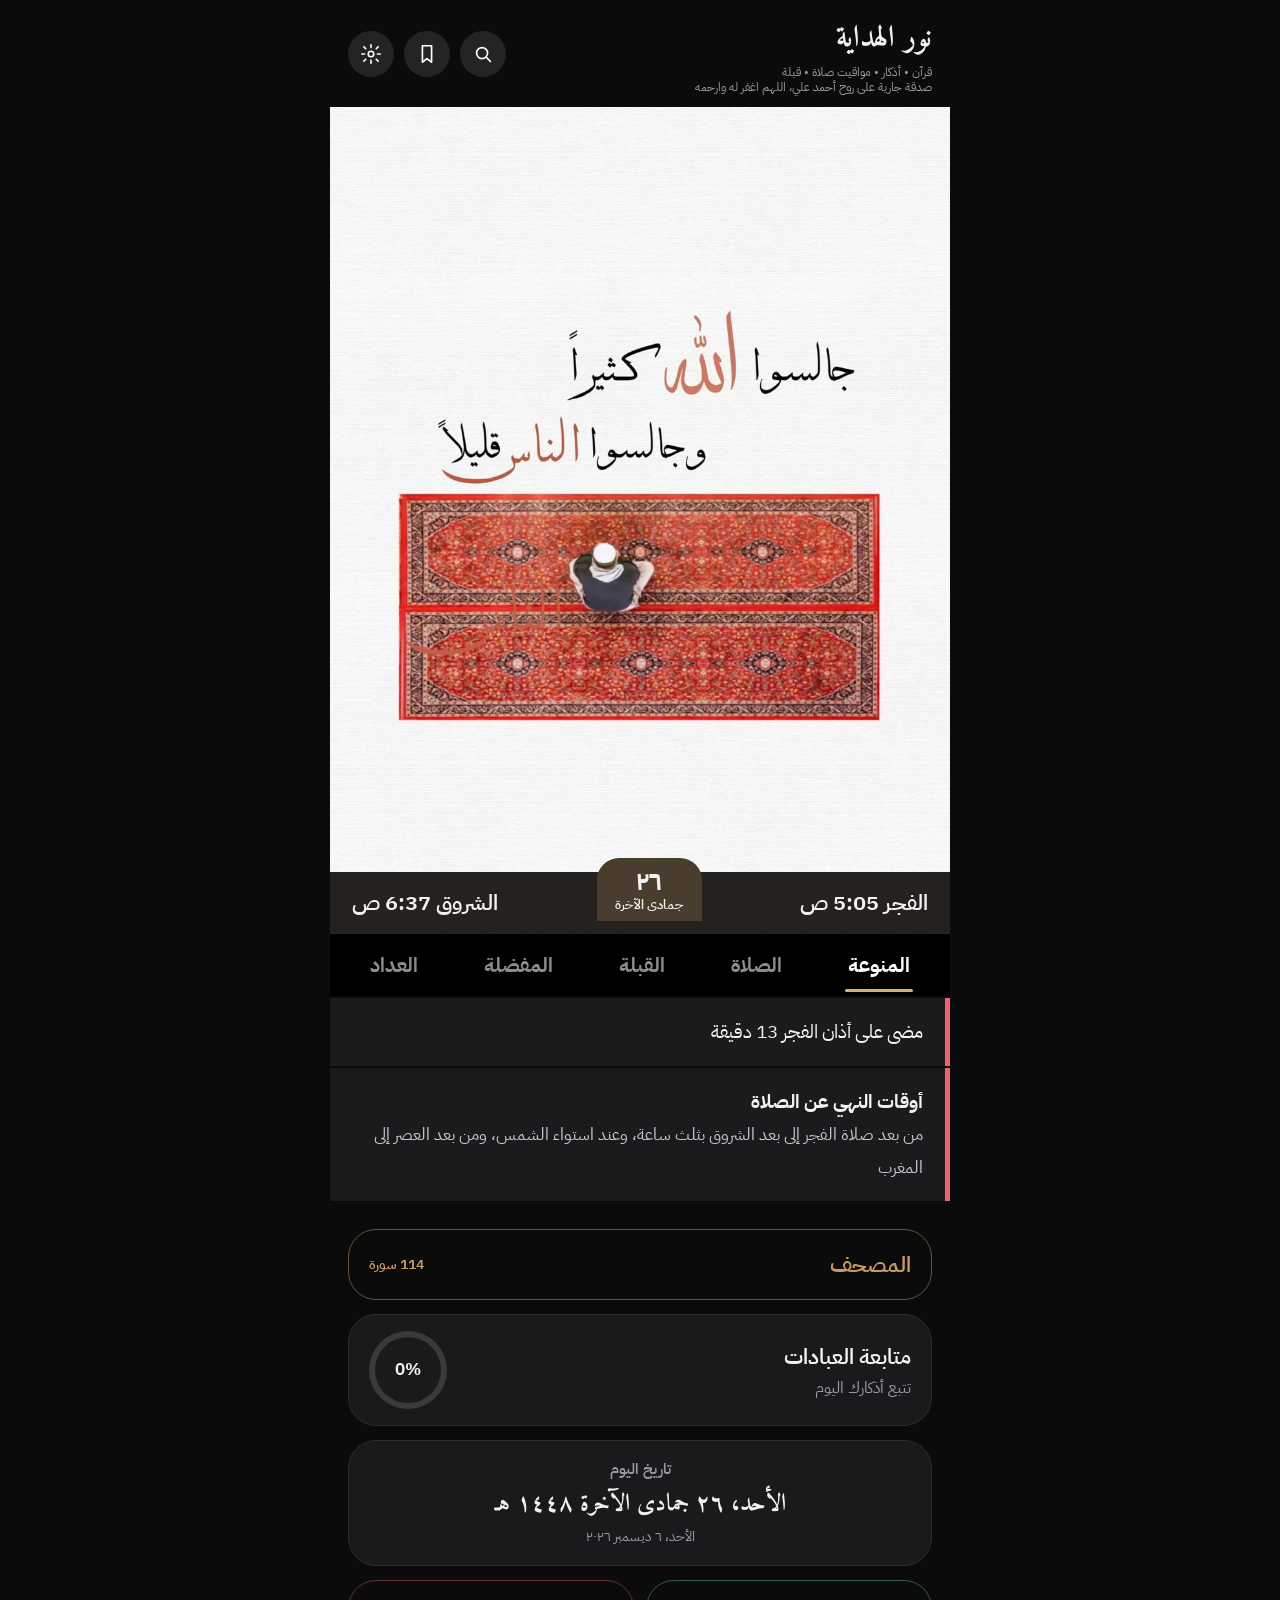
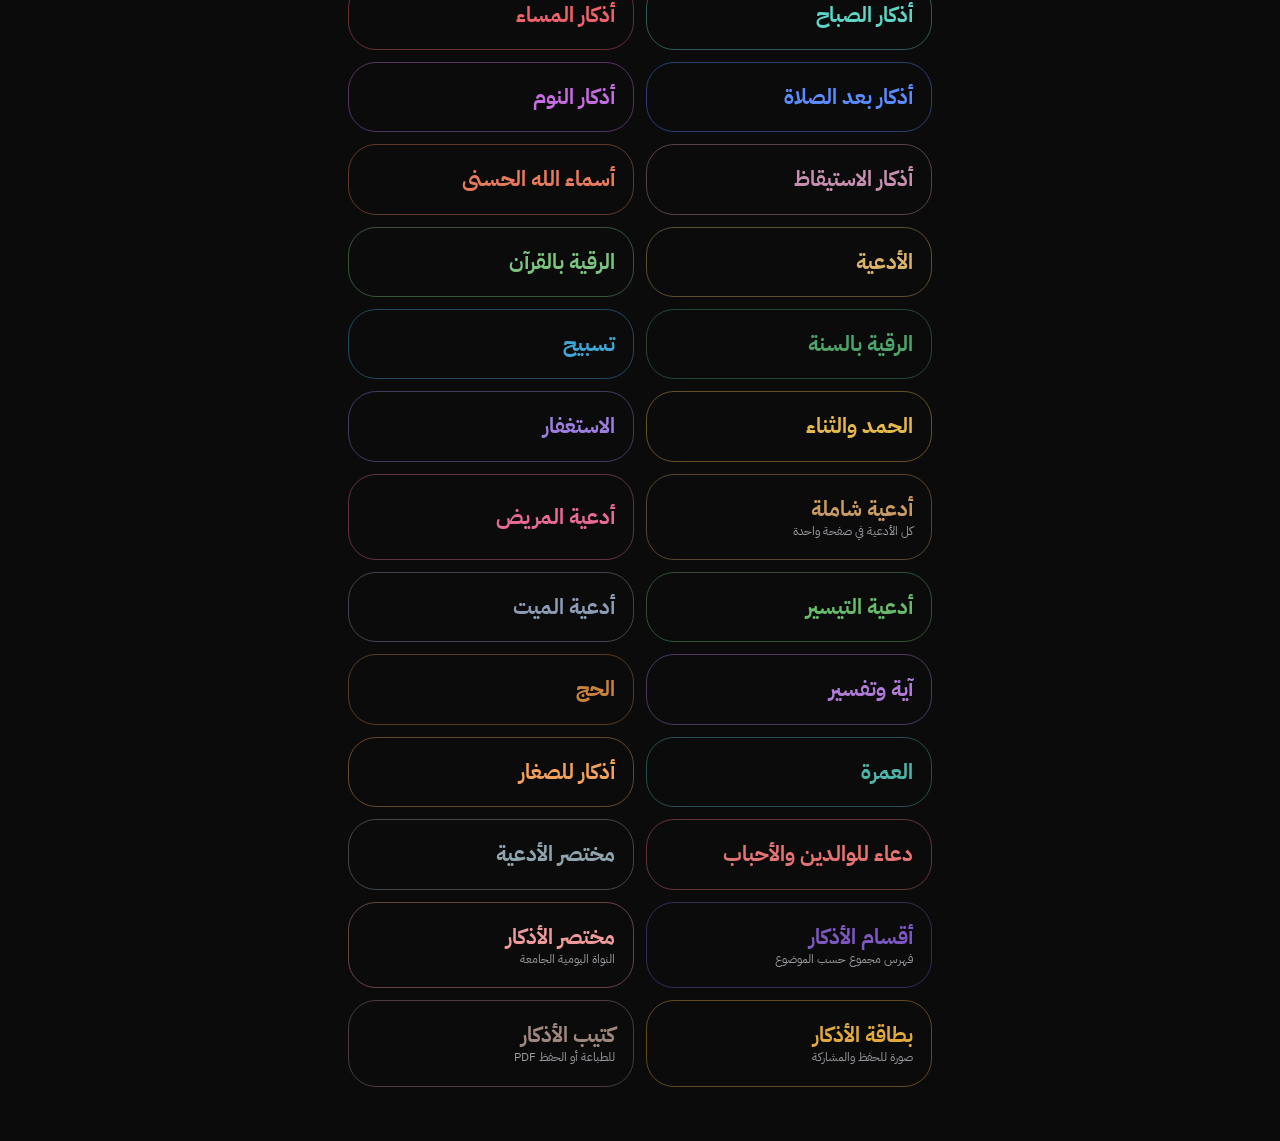
==== commit 9a7ab7e3: "Update index.html" ====
--- a/index.html
+++ b/index.html
@@ -1,7 +1,6 @@
 <!DOCTYPE html>
 <html lang="ar" dir="rtl">
 <head>
-
 <meta charset="utf-8">
 <meta name="viewport" content="width=device-width, initial-scale=1, viewport-fit=cover">
 <title>نور الهداية — صدقة جارية</title>
@@ -579,8 +578,5 @@
 
 applyTh();paintSeg();render();qibla();cshow();
 </script>
-<a href="account.html" style="position:fixed;bottom:14px;left:14px;z-index:50;background:#1A1A1C;color:#D9B26A;border:1px solid #2C2C2F;border-radius:999px;padding:8px 14px;font:600 14px sans-serif;text-decoration:none">حسابي</a>
-<div id="acctHint" style="position:fixed;bottom:58px;left:14px;right:14px;max-width:360px;z-index:50;background:#1A1A1C;color:#F2F2F3;border:1px solid #2C2C2F;border-radius:14px;padding:10px 14px;font:600 14px/1.6 sans-serif" hidden>الحساب أفضل: يحفظ آخر موضع قراءة ومفضلاتك وتسبيحك على كل أجهزتك. <a href="account.html" style="color:#D9B26A">أنشئ حساب</a> <button id="acctHintX" style="background:none;border:0;color:#9A9AA0;font-size:16px;cursor:pointer" aria-label="إغلاق">×</button></div>
-<script>try{if(!localStorage.getItem("noorHint")){var h=document.getElementById("acctHint");h.hidden=false;document.getElementById("acctHintX").onclick=function(){localStorage.setItem("noorHint","1");h.hidden=true}}}catch(e){}</script>
 </body>
 </html>
